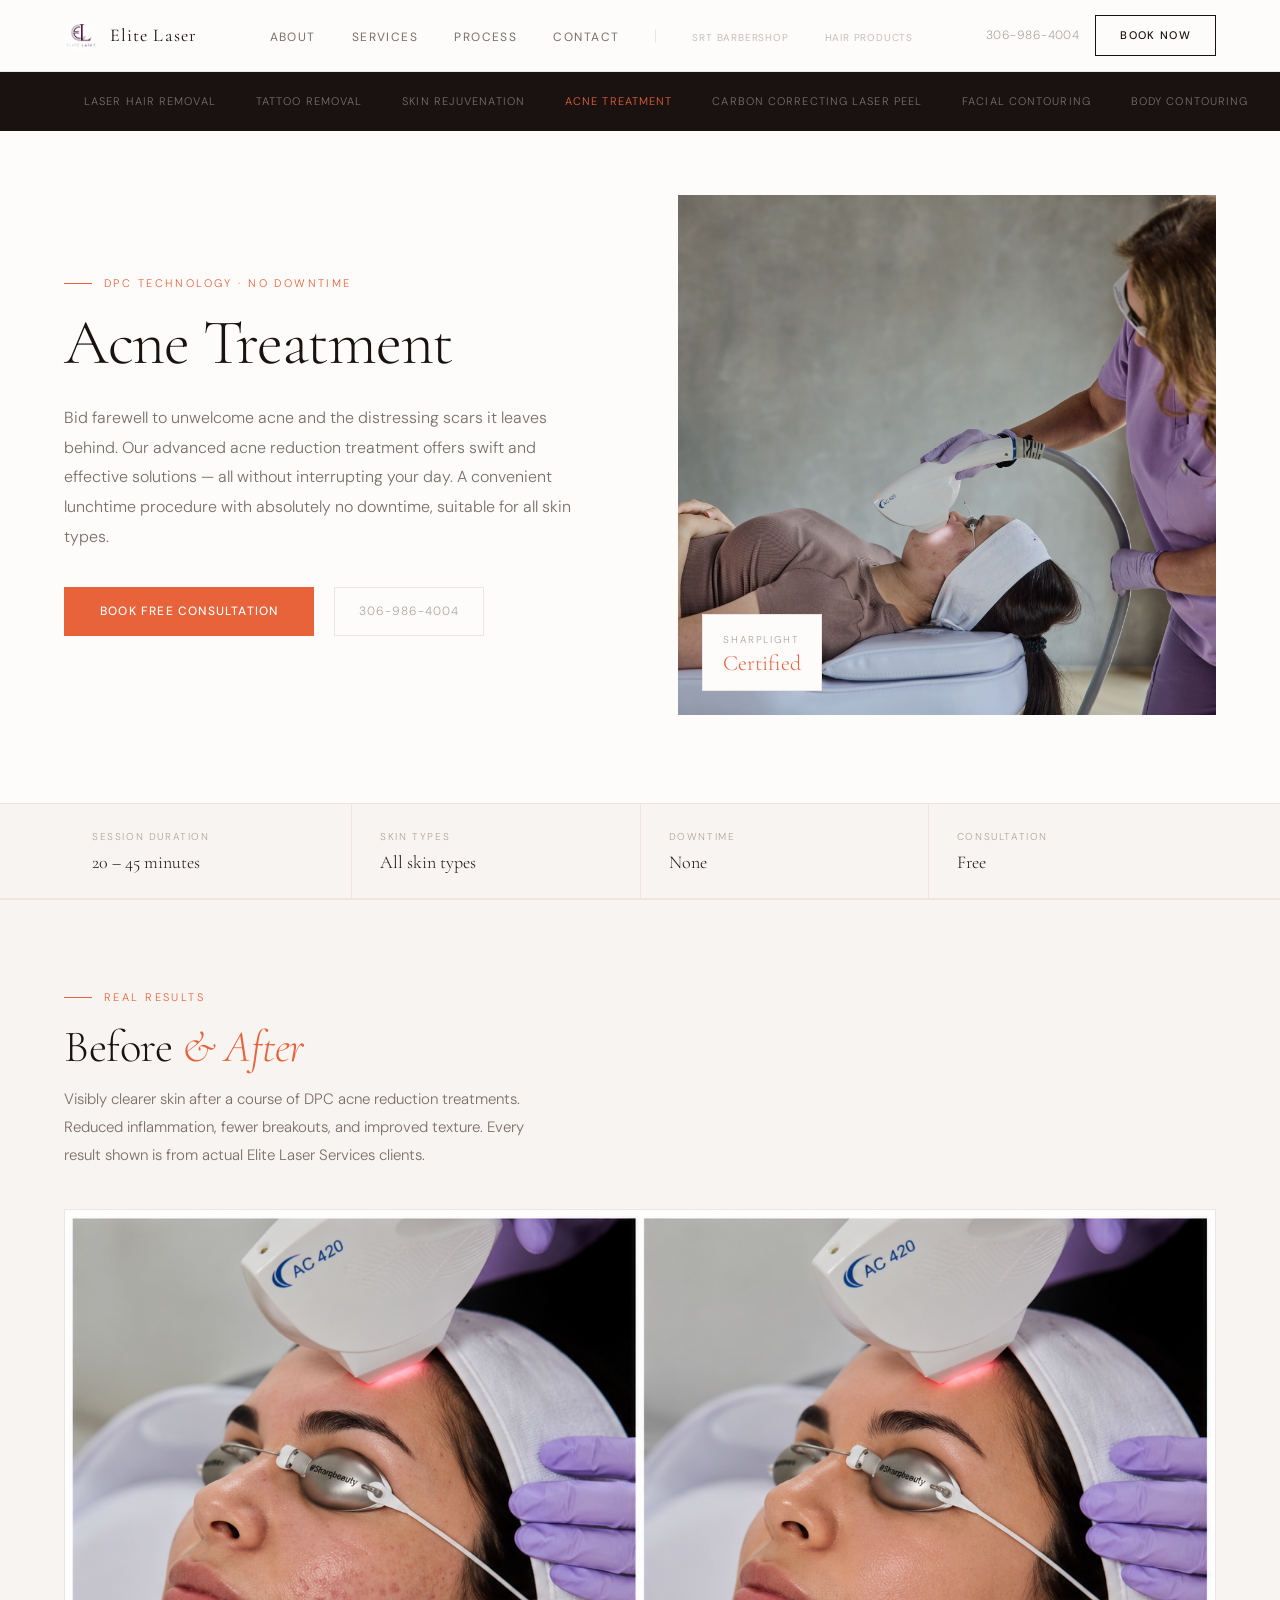
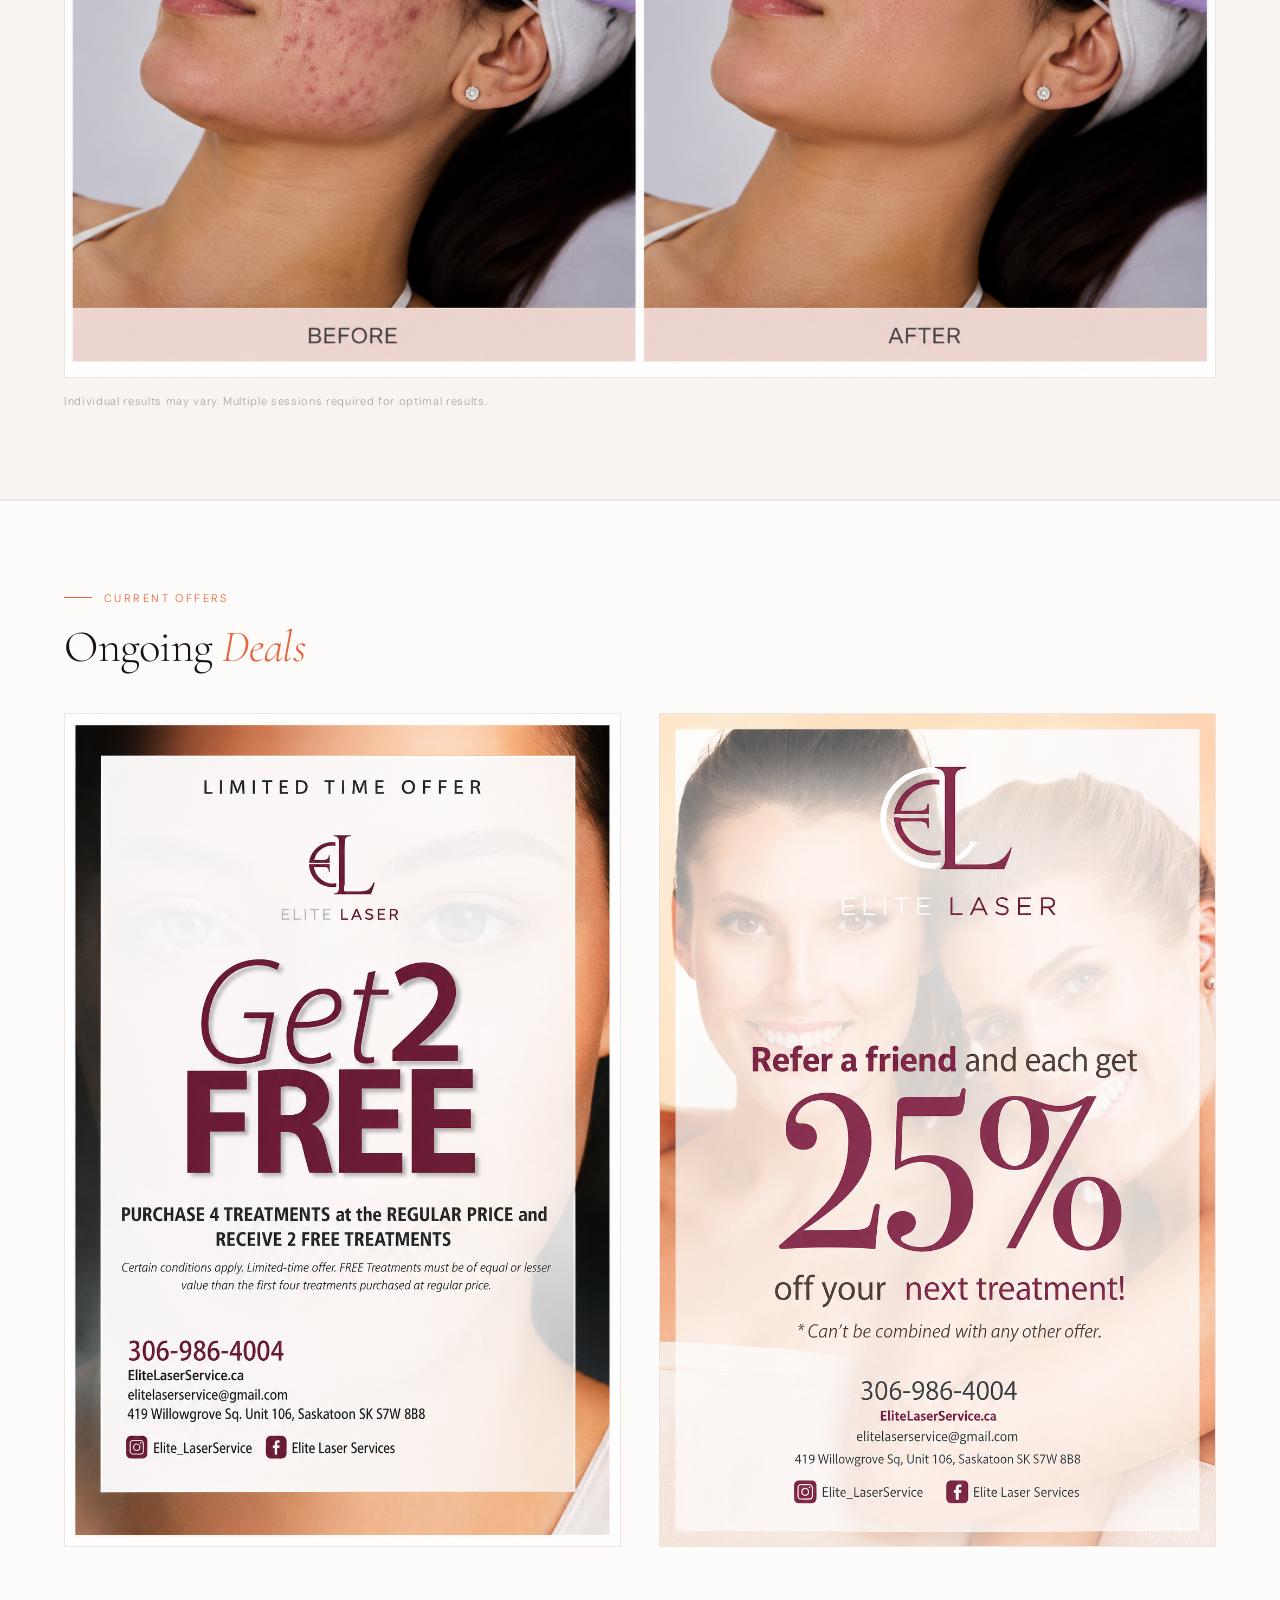
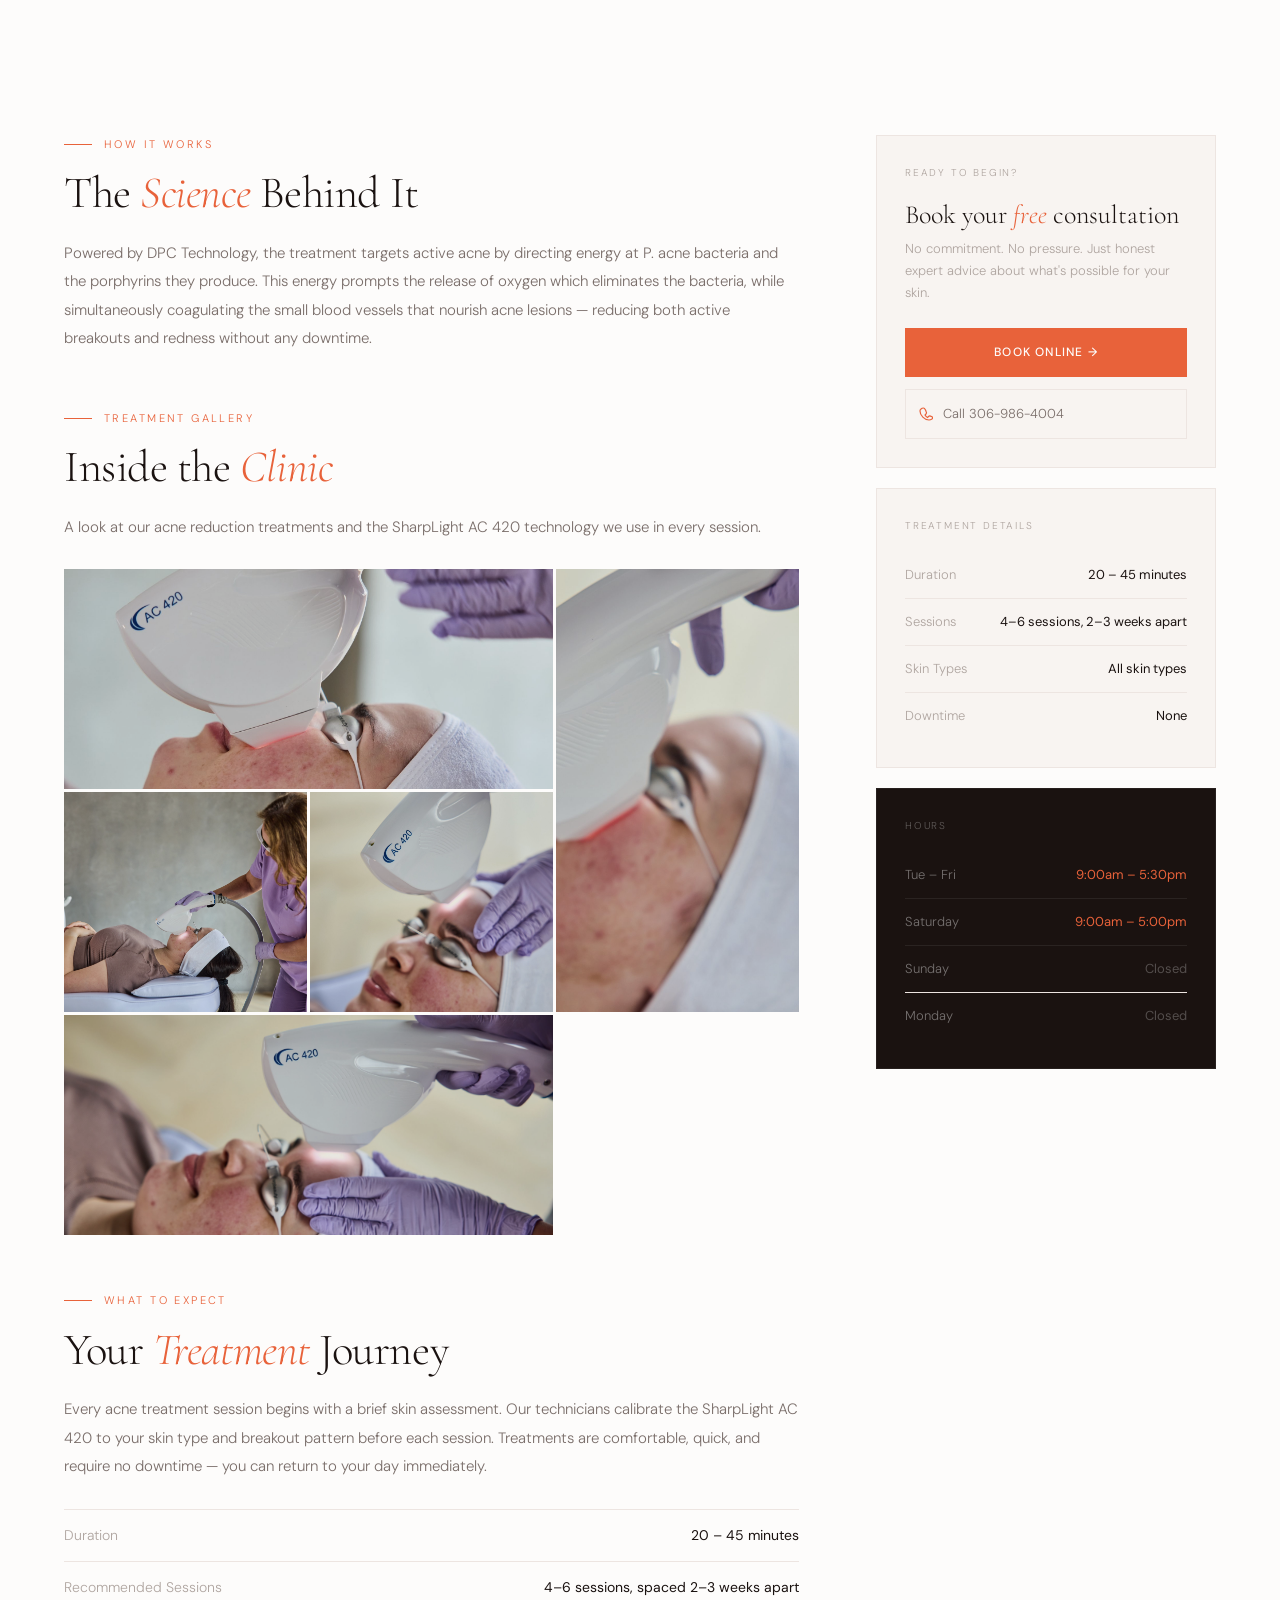
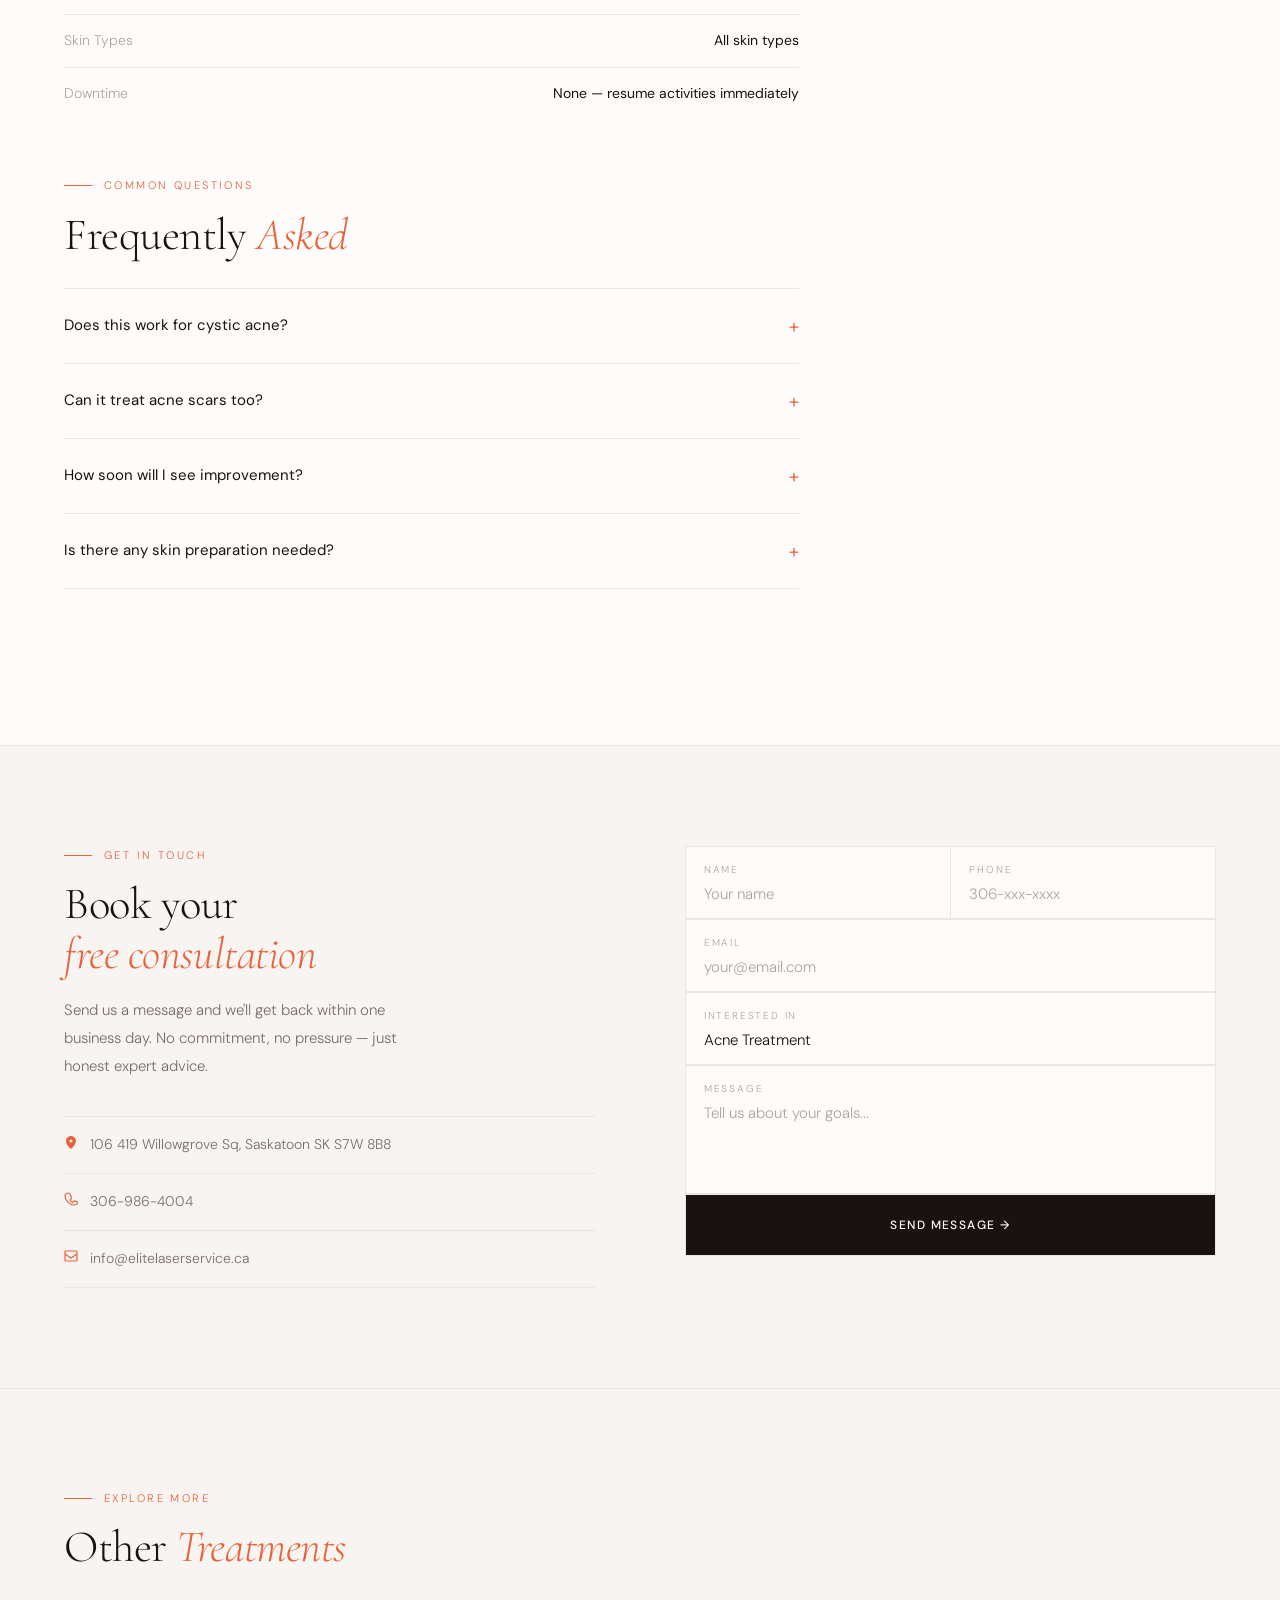
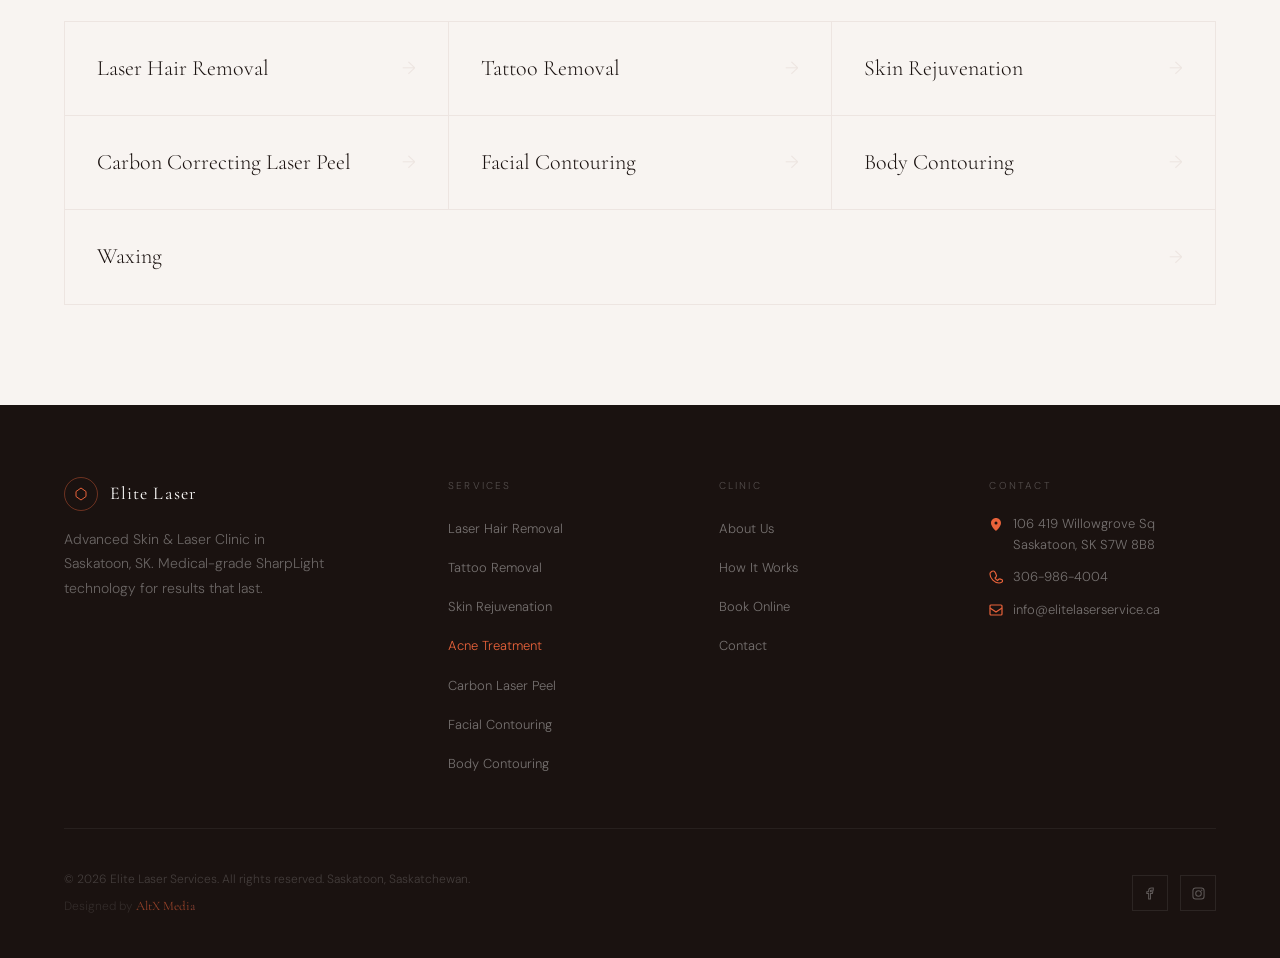
==== services/acne-treatment/index.html @ a950fe48 "commit" ====
<!DOCTYPE html>
<html lang="en-CA">
<head>
<meta charset="UTF-8"/>
<meta name="viewport" content="width=device-width,initial-scale=1.0"/>
<meta http-equiv="X-UA-Compatible" content="IE=edge"/>
<title>Acne Treatment Saskatoon | DPC Laser Acne Reduction | Elite Laser Services</title>
<meta name="description" content="Advanced DPC laser acne treatment in Saskatoon. No downtime, all skin types. Clear skin starts with a free consultation at Elite Laser Services."/>
<meta name="robots" content="index,follow,max-image-preview:large,max-snippet:-1"/>
<meta name="author" content="Elite Laser Services"/>
<meta name="geo.region" content="CA-SK"/>
<meta name="geo.placename" content="Saskatoon"/>
<link rel="canonical" href="https://elitelaserservice.ca/services/acne-treatment/"/>
<meta property="og:type" content="website"/>
<meta property="og:url" content="https://elitelaserservice.ca/services/acne-treatment/"/>
<meta property="og:title" content="Acne Treatment | Elite Laser Services Saskatoon"/>
<meta property="og:description" content="Advanced DPC laser acne treatment in Saskatoon. No downtime, all skin types. Free consultation."/>
<meta property="og:image" content="https://elitelaserservice.ca/images/acne-treatment-saskatoon-3.jpg"/>
<meta property="og:locale" content="en_CA"/>
<meta property="og:site_name" content="Elite Laser Services"/>
<meta name="twitter:card" content="summary_large_image"/>
<meta name="twitter:title" content="Acne Treatment | Elite Laser Services Saskatoon"/>
<meta name="twitter:description" content="Advanced DPC laser acne treatment in Saskatoon. No downtime, all skin types. Free consultation."/>
<meta name="twitter:image" content="https://elitelaserservice.ca/images/acne-treatment-saskatoon-3.jpg"/>
<meta name="theme-color" content="#1A1210"/>
<link rel="icon" type="image/png" href="/favicon.png"/>
<link rel="apple-touch-icon" href="/favicon.png"/>
<link rel="dns-prefetch" href="https://fonts.googleapis.com"/>
<link rel="preconnect" href="https://fonts.googleapis.com"/>
<link rel="preconnect" href="https://fonts.gstatic.com" crossorigin/>
<link href="https://fonts.googleapis.com/css2?family=Cormorant+Garamond:ital,wght@0,300;0,400;0,600;1,300;1,400;1,600&family=DM+Sans:opsz,wght@9..40,300;9..40,400;9..40,500&display=swap" rel="stylesheet"/>
<style>
*,*::before,*::after{box-sizing:border-box;margin:0;padding:0}
:root{
  --white:#FDFCFB;--off:#F8F4F1;
  --fire:#E8623A;--fire-l:rgba(232,98,58,0.09);--fire-d:#C44820;--fire-b:rgba(232,98,58,0.25);
  --blue:#6B7AE8;--blue-l:rgba(107,122,232,0.08);
  --ink:#1A1210;--mid:#7A6E6A;--muted:#AFA5A0;--border:#EDE5E1;
  --fd:'Cormorant Garamond',Georgia,serif;
  --fb:'DM Sans',sans-serif;
  --ease:cubic-bezier(0.16,1,0.3,1);
  --nav:72px;--g:clamp(20px,5vw,72px);--max:1280px;
}
html{font-size:16px;scroll-behavior:smooth}
body{background:var(--white);color:var(--ink);font-family:var(--fb);font-weight:300;line-height:1.7;overflow-x:hidden;cursor:none;padding-top:var(--nav)}
img{max-width:100%;display:block}
a{text-decoration:none;color:inherit}
button{border:none;background:none;font:inherit;cursor:none}
::selection{background:var(--fire-l);color:var(--fire-d)}

/* ══ CURSOR ══ */
#cd{position:fixed;width:7px;height:7px;background:var(--fire);border-radius:50%;pointer-events:none;z-index:9999;left:-200px;top:-200px;transform:translate(-50%,-50%);box-shadow:0 0 6px 2px rgba(232,98,58,0.6);will-change:left,top}
#cr{position:fixed;width:28px;height:28px;border:1px solid rgba(232,98,58,0.4);border-radius:50%;pointer-events:none;z-index:9998;left:-200px;top:-200px;transform:translate(-50%,-50%);will-change:left,top}

/* ══ NAV ══ */
nav{position:fixed;top:0;left:0;right:0;z-index:9100;height:var(--nav);display:flex;align-items:center;background:#FDFCFB;border-bottom:1px solid #EDE5E1;}

@keyframes logopulse{
  0%,100%{box-shadow:0 0 0 0 rgba(232,98,58,0.0)}
  50%{box-shadow:0 0 0 6px rgba(232,98,58,0.18),0 0 16px rgba(232,98,58,0.1)}
}

.ni{width:100%;max-width:var(--max);margin:0 auto;padding:0 var(--g);display:flex;align-items:center;justify-content:space-between}
.logo{display:flex;align-items:center;gap:12px}
.logo-mark{width:34px;height:34px;border:1px solid var(--fire);border-radius:50%;display:flex;align-items:center;justify-content:center;transition:background .25s;flex-shrink:0;animation:logopulse 3s ease-in-out infinite}
.logo-mark:hover{background:var(--fire-l)}

.logo-text{font-family:var(--fd);font-size:18px;font-weight:400;letter-spacing:.06em;color:var(--ink)}
.nl{display:flex;gap:36px;list-style:none;align-items:center}
.nl a{font-size:12px;font-weight:400;letter-spacing:.12em;text-transform:uppercase;color:var(--mid);transition:color .2s;position:relative}
.nl a::after{content:'';position:absolute;bottom:-3px;left:0;width:0;height:1px;background:var(--fire);transition:width .3s var(--ease)}
.nl a:hover{color:var(--ink)}.nl a:hover::after{width:100%}
.nl-sep{width:1px;height:14px;background:var(--border);flex-shrink:0;align-self:center}
.nl-sister{font-size:10px !important;letter-spacing:.08em !important;color:var(--muted) !important;opacity:0.7}
.nl-sister:hover{opacity:1;color:var(--fire) !important}
.nl-sister::after{display:none !important}
.svc-nav-active{color:var(--ink) !important}
.svc-nav-active::after{width:100% !important}
.na{display:flex;align-items:center;gap:16px}
.nav-phone{font-size:12px;color:var(--muted);transition:color .2s;letter-spacing:.04em}
.nav-phone:hover{color:var(--ink)}
.nav-book{display:inline-flex;align-items:center;gap:8px;padding:10px 24px;border:1px solid var(--ink);color:var(--ink);font-family:var(--fb);font-size:11px;font-weight:500;letter-spacing:.12em;text-transform:uppercase;transition:background .25s,color .25s,border-color .25s}
.nav-book:hover{background:var(--fire);color:var(--white);border-color:var(--fire)}
.nav-toggle{display:none;flex-direction:column;gap:5px;width:24px;padding:3px 0;cursor:none}
.nav-toggle span{display:block;height:1px;background:var(--ink);transition:all .3s}

/* ══ SERVICE NAV STRIP ══ */
.svc-nav-strip{background:var(--ink);padding:12px var(--g);overflow-x:auto;white-space:nowrap;-webkit-overflow-scrolling:touch;position:relative;z-index:1}
.svc-nav-strip::-webkit-scrollbar{display:none}
.svc-nav-strip ul{display:flex;gap:0;list-style:none;max-width:var(--max);margin:0 auto}
.svc-nav-strip a{display:inline-block;padding:8px 20px;font-size:11px;letter-spacing:.1em;text-transform:uppercase;color:rgba(255,255,255,0.4);transition:color .2s;white-space:nowrap}
.svc-nav-strip a:hover,.svc-strip-active{color:var(--fire) !important}

/* ══ BREADCRUMB ══ */
.breadcrumb{padding:24px var(--g) 0;max-width:var(--max);margin:0 auto}
.breadcrumb ol{display:flex;flex-wrap:wrap;gap:8px;list-style:none;font-size:12px;color:var(--muted);letter-spacing:.04em}
.breadcrumb ol li+li::before{content:'›';margin-right:8px;color:var(--border)}
.breadcrumb ol li a{color:var(--muted);transition:color .2s}
.breadcrumb ol li a:hover{color:var(--fire)}
.breadcrumb ol li[aria-current]{color:var(--fire)}

/* ══ HERO ══ */
.svc-hero{padding:clamp(36px,5vw,64px) var(--g) clamp(56px,7vw,88px);max-width:var(--max);margin:0 auto;display:grid;grid-template-columns:1fr 1fr;gap:clamp(40px,6vw,80px);align-items:center}
.svc-eyebrow{display:flex;align-items:center;gap:12px;margin-bottom:20px}
.sec-label-line{width:28px;height:1px;background:var(--fire);flex-shrink:0}
.sec-label-text{font-size:11px;letter-spacing:.22em;text-transform:uppercase;color:var(--fire)}
.svc-h1{font-family:var(--fd);font-size:clamp(44px,5vw,80px);font-weight:300;line-height:.98;letter-spacing:-.02em;color:var(--ink);margin-bottom:28px}
.svc-h1 em{font-style:italic;color:var(--fire)}
.svc-intro{font-size:16px;color:var(--mid);line-height:1.85;margin-bottom:36px;max-width:520px}
.svc-cta-group{display:flex;align-items:center;gap:20px;flex-wrap:wrap}
.btn-primary{display:inline-flex;align-items:center;gap:10px;padding:14px 36px;background:var(--fire);color:var(--white);font-family:var(--fb);font-size:12px;font-weight:500;letter-spacing:.1em;text-transform:uppercase;transition:background .2s,transform .2s;cursor:none}
.btn-primary:hover{background:var(--fire-d);transform:translateY(-1px)}
.btn-ghost-link{display:inline-flex;align-items:center;gap:8px;font-size:12px;letter-spacing:.08em;color:var(--muted);text-transform:uppercase;transition:color .25s;border:1px solid var(--border);padding:13px 24px}
.btn-ghost-link:hover{border-color:var(--ink);color:var(--ink)}
.svc-hero-img{position:relative;overflow:hidden}
.svc-hero-img img{width:100%;height:520px;object-fit:cover;object-position:center;filter:brightness(0.88) saturate(0.8);transition:transform 1s var(--ease)}
.svc-hero-img:hover img{transform:scale(1.04)}
.svc-hero-img-badge{position:absolute;bottom:24px;left:24px;background:var(--white);border:1px solid var(--border);padding:16px 20px}
.badge-label{font-size:10px;letter-spacing:.16em;text-transform:uppercase;color:var(--muted);margin-bottom:4px}
.badge-value{font-family:var(--fd);font-size:22px;font-weight:300;color:var(--fire);line-height:1}

/* ══ STATS BAR ══ */
.svc-stats{background:var(--off);border-top:1px solid var(--border);border-bottom:1px solid var(--border);padding:0 var(--g)}
.svc-stats-inner{max-width:var(--max);margin:0 auto;display:grid;grid-template-columns:repeat(4,1fr);gap:1px;background:var(--border)}
.svc-stat{background:var(--off);padding:24px 28px;transition:background .3s}
.svc-stat:hover{background:var(--white)}
.svc-stat-label{font-size:10px;letter-spacing:.16em;text-transform:uppercase;color:var(--muted);margin-bottom:6px}
.svc-stat-value{font-family:var(--fd);font-size:18px;font-weight:300;color:var(--ink);line-height:1.3}

/* ══ MAIN CONTENT ══ */
.svc-content{padding:clamp(60px,8vw,100px) 0}
.svc-content-inner{max-width:var(--max);margin:0 auto;padding:0 var(--g);display:grid;grid-template-columns:1fr 340px;gap:clamp(48px,6vw,80px);align-items:start}
.sec-label{display:flex;align-items:center;gap:12px;margin-bottom:16px}
.sec-h{font-family:var(--fd);font-size:clamp(30px,3.5vw,48px);font-weight:300;line-height:1.1;letter-spacing:-.01em;color:var(--ink)}
.sec-h em{font-style:italic;color:var(--fire)}
.body-text{font-size:15px;color:var(--mid);line-height:1.9;margin-top:20px}
.svc-content-block{margin-bottom:56px}

/* ══ VIDEO ══ */
.svc-video-wrap{margin-bottom:56px}
.svc-video{width:100%;max-height:460px;object-fit:cover;background:var(--ink)}

/* ══ WHAT TO EXPECT TABLE ══ */
.expect-table{margin-top:28px;border-top:1px solid var(--border)}
.expect-row{display:flex;justify-content:space-between;align-items:baseline;padding:14px 0;border-bottom:1px solid var(--border);font-size:14px;gap:20px}
.expect-label{color:var(--muted);flex-shrink:0;min-width:140px}
.expect-value{color:var(--ink);font-weight:400;text-align:right}

/* ══ FAQ ══ */
.faq-list{margin-top:28px}
.faq-item{border-bottom:1px solid var(--border)}
.faq-item:first-child{border-top:1px solid var(--border)}
.faq-q{width:100%;display:flex;justify-content:space-between;align-items:center;padding:20px 0;font-size:15px;font-weight:400;color:var(--ink);text-align:left;gap:16px;cursor:none;transition:color .2s}
.faq-q:hover{color:var(--fire)}
.faq-icon{font-size:20px;font-weight:300;color:var(--fire);flex-shrink:0;transition:transform .3s var(--ease)}
.faq-q[aria-expanded="true"] .faq-icon{transform:rotate(45deg)}
.faq-a{padding:0 0 20px}
.faq-a p{font-size:14px;color:var(--mid);line-height:1.8}

/* ══ CONTACT FORM ══ */
.svc-contact{padding:clamp(60px,8vw,100px) 0;background:var(--off);border-top:1px solid var(--border)}
.svc-contact-inner{max-width:var(--max);margin:0 auto;padding:0 var(--g);display:grid;grid-template-columns:1fr 1fr;gap:clamp(48px,7vw,100px);align-items:start}
.contact-info-h{font-family:var(--fd);font-size:clamp(30px,3.5vw,48px);font-weight:300;line-height:1.1;letter-spacing:-.01em;color:var(--ink);margin-top:12px}
.contact-info-h em{font-style:italic;color:var(--fire)}
.contact-info-sub{font-size:15px;color:var(--mid);line-height:1.85;margin-top:18px;max-width:380px}
.contact-details{margin-top:36px;display:flex;flex-direction:column;gap:0}
.cdet{display:flex;gap:12px;padding:16px 0;border-bottom:1px solid var(--border);align-items:flex-start}
.cdet:first-child{border-top:1px solid var(--border)}
.cdet svg{color:var(--fire);flex-shrink:0;margin-top:2px}
.cdet span,.cdet a{font-size:14px;color:var(--mid);line-height:1.7;transition:color .2s}
.cdet a:hover{color:var(--fire)}
.form-wrap{border:1px solid var(--border);background:var(--white)}
.f-row{display:grid;grid-template-columns:1fr 1fr}
.f-group{display:flex;flex-direction:column;border-bottom:1px solid var(--border)}
.f-group+.f-group{border-left:1px solid var(--border)}
.f-group.full{grid-column:1/-1;border-left:none}
.f-label{font-size:10px;letter-spacing:.18em;text-transform:uppercase;color:var(--muted);padding:14px 18px 0}
.f-input,.f-textarea,.f-select{background:transparent;border:none;outline:none;padding:6px 18px 14px;color:var(--ink);font-family:var(--fb);font-size:15px;font-weight:300;width:100%;transition:background .2s}
.f-group:focus-within{background:var(--fire-l)}
.f-input::placeholder,.f-textarea::placeholder{color:var(--muted)}
.f-textarea{resize:none;min-height:96px}
.f-select{appearance:none;-webkit-appearance:none;cursor:none;color:var(--muted)}
.f-select:focus,.f-select:valid{color:var(--ink)}
.f-select option{background:var(--white);color:var(--ink)}
.f-submit-row{border-top:1px solid var(--border)}
.btn-submit{width:100%;padding:20px;background:var(--ink);color:var(--white);font-family:var(--fb);font-size:12px;font-weight:500;letter-spacing:.12em;text-transform:uppercase;border:none;cursor:none;transition:background .25s;display:flex;align-items:center;justify-content:center;gap:10px}
.btn-submit:hover{background:var(--fire)}
.form-success{display:none;padding:20px;text-align:center;font-size:14px;color:var(--mid)}

/* ══ SIDEBAR ══ */
.svc-sidebar{position:sticky;top:calc(var(--nav) + 24px)}
.sidebar-card{background:var(--off);border:1px solid var(--border);padding:28px;margin-bottom:20px}
.sidebar-card-title{font-size:10px;letter-spacing:.18em;text-transform:uppercase;color:var(--muted);margin-bottom:18px}
.sidebar-cta-h{font-family:var(--fd);font-size:26px;font-weight:300;line-height:1.2;color:var(--ink);margin-bottom:8px}
.sidebar-cta-h em{font-style:italic;color:var(--fire)}
.sidebar-cta-sub{font-size:13px;color:var(--muted);line-height:1.7;margin-bottom:24px}
.btn-primary-full{width:100%;display:flex;align-items:center;justify-content:center;gap:10px;padding:14px;background:var(--fire);color:var(--white);font-family:var(--fb);font-size:12px;font-weight:500;letter-spacing:.1em;text-transform:uppercase;transition:background .2s;cursor:none}
.btn-primary-full:hover{background:var(--fire-d)}
.sidebar-phone{display:flex;align-items:center;gap:10px;padding:13px;border:1px solid var(--border);font-size:13px;color:var(--mid);transition:border-color .2s,color .2s;margin-top:12px}
.sidebar-phone:hover{border-color:var(--fire);color:var(--fire)}
.sidebar-phone svg{color:var(--fire);flex-shrink:0}
.sidebar-detail{display:flex;justify-content:space-between;padding:12px 0;border-bottom:1px solid var(--border);font-size:13px;gap:12px}
.sidebar-detail:first-of-type{border-top:1px solid var(--border)}
.sidebar-detail-label{color:var(--muted);flex-shrink:0}
.sidebar-detail-value{color:var(--ink);font-weight:400;text-align:right}

/* ══ OTHER SERVICES ══ */
.other-svcs{padding:clamp(60px,8vw,100px) 0;background:var(--off);border-top:1px solid var(--border)}
.other-svcs-inner{max-width:var(--max);margin:0 auto;padding:0 var(--g)}
.other-svc-grid{display:grid;grid-template-columns:repeat(3,1fr);gap:1px;background:var(--border);border:1px solid var(--border);margin-top:48px}
.other-svc-card{background:var(--off);padding:28px 32px;display:flex;justify-content:space-between;align-items:center;transition:background .3s,padding-left .35s var(--ease)}
.other-svc-card:hover{background:var(--fire);padding-left:44px}
.other-svc-name{font-family:var(--fd);font-size:22px;font-weight:300;color:var(--ink);transition:color .3s}
.other-svc-card:hover .other-svc-name{color:var(--white)}
.other-svc-arr{font-size:18px;color:var(--border);transition:color .3s,transform .3s}
.other-svc-card:hover .other-svc-arr{color:var(--white);transform:translateX(6px)}
.other-svc-card:last-child{grid-column:1/-1}

/* ══ FOOTER ══ */
footer{background:var(--ink);padding:72px 0 40px}
.foot-inner{max-width:var(--max);margin:0 auto;padding:0 var(--g)}
.foot-top{display:grid;grid-template-columns:1.5fr 1fr 1fr 1fr;gap:44px;padding-bottom:52px;border-bottom:1px solid rgba(255,255,255,0.06)}
.foot-brand-desc{font-size:14px;color:rgba(255,255,255,0.35);line-height:1.75;margin-top:16px;max-width:260px}
.foot-col-h{font-size:10px;letter-spacing:.22em;text-transform:uppercase;color:rgba(255,255,255,0.25);margin-bottom:20px}
.foot-links{list-style:none;display:flex;flex-direction:column;gap:12px}
.foot-links a{font-size:13px;color:rgba(255,255,255,0.4);transition:color .2s}
.foot-links a:hover{color:var(--fire)}
.foot-ci{display:flex;gap:10px;margin-bottom:12px;align-items:flex-start}
.foot-ci svg{color:var(--fire);flex-shrink:0;margin-top:3px}
.foot-ci span,.foot-ci a{font-size:13px;color:rgba(255,255,255,0.4);line-height:1.6;transition:color .2s}
.foot-ci a:hover{color:var(--fire)}
.foot-bottom{margin-top:40px;display:flex;align-items:center;justify-content:space-between;flex-wrap:wrap;gap:16px}
.foot-copy{font-size:12px;color:rgba(255,255,255,0.18)}
.foot-socials{display:flex;gap:12px}
.soc-link{width:36px;height:36px;border:1px solid rgba(255,255,255,0.08);display:flex;align-items:center;justify-content:center;color:rgba(255,255,255,0.3);transition:border-color .2s,color .2s}
.soc-link:hover{border-color:var(--fire-b);color:var(--fire)}
.foot-logo{display:flex;align-items:center;gap:12px;margin-bottom:4px}
.foot-logo-mark{width:34px;height:34px;border:1px solid rgba(232,98,58,0.4);border-radius:50%;display:flex;align-items:center;justify-content:center;animation:logopulse 3s ease-in-out infinite}
.foot-logo-text{font-family:var(--fd);font-size:18px;font-weight:400;letter-spacing:.06em;color:var(--white)}

/* ══ DEALS ══ */
.deals-section{padding:clamp(56px,7vw,88px) 0;background:var(--white);border-top:1px solid var(--border)}
.deals-inner{max-width:var(--max);margin:0 auto;padding:0 var(--g)}
.deals-header{margin-bottom:40px}
.deals-grid{display:grid;grid-template-columns:1fr 1fr;gap:clamp(20px,3vw,40px)}
.deal-card{overflow:hidden;border:1px solid var(--border);transition:box-shadow .3s,transform .3s}
.deal-card:hover{box-shadow:0 8px 40px rgba(26,18,16,0.08);transform:translateY(-2px)}
.deal-card img{width:100%;display:block}
@media(max-width:640px){.deals-grid{grid-template-columns:1fr}}

/* ══ BEFORE & AFTER ══ */
.baa-section{background:var(--off);border-top:1px solid var(--border);border-bottom:1px solid var(--border);padding:clamp(56px,7vw,88px) 0}
.baa-inner{max-width:var(--max);margin:0 auto;padding:0 var(--g)}
.baa-header{margin-bottom:40px}
.baa-sub{font-size:15px;color:var(--mid);line-height:1.85;margin-top:14px;max-width:480px}
.baa-img-wrap{position:relative}
.baa-img-wrap img{width:100%;display:block;border:1px solid var(--border)}
.baa-disclaimer{margin-top:14px;font-size:11px;letter-spacing:.06em;color:var(--muted)}

/* ══ GALLERY ══ */
.gallery-grid{display:grid;grid-template-columns:repeat(3,1fr);grid-auto-rows:220px;gap:3px}
.gallery-item{display:block;position:relative;overflow:hidden;background:var(--off)}
.gallery-item--wide{grid-column:span 2}
.gallery-item--tall{grid-row:span 2}
.gallery-item img{width:100%;height:100%;object-fit:cover;transition:transform .7s var(--ease);filter:brightness(0.92) saturate(0.85)}
.gallery-item:hover img{transform:scale(1.06);filter:brightness(0.75) saturate(0.7)}
.gallery-overlay{position:absolute;inset:0;display:flex;align-items:center;justify-content:center;opacity:0;transition:opacity .3s}
.gallery-item:hover .gallery-overlay{opacity:1}
.gallery-overlay span{font-size:10px;letter-spacing:.22em;text-transform:uppercase;color:var(--white);border:1px solid rgba(255,255,255,0.5);padding:8px 18px}
@media(max-width:640px){
  .gallery-grid{grid-template-columns:1fr 1fr;grid-auto-rows:160px}
  .gallery-item--wide{grid-column:span 2}
  .gallery-item--tall{grid-row:span 1}
}

/* ══ REVEAL ══ */
.rv{opacity:0;transform:translateY(24px);transition:opacity .9s var(--ease),transform .9s var(--ease)}
.rv.vs{opacity:1;transform:none}
.d1{transition-delay:.1s}.d2{transition-delay:.2s}.d3{transition-delay:.3s}

/* ══ LIQUID FIRE ══ */
@keyframes liquidFire{0%{background-position:0% 50%}40%{background-position:100% 50%}60%{background-position:100% 50%}100%{background-position:0% 50%}}

/* ══ RESPONSIVE ══ */
@media(max-width:1100px){
  .foot-top{grid-template-columns:1fr 1fr}
  .other-svc-grid{grid-template-columns:1fr 1fr}
}
@media(max-width:860px){
  .svc-hero{grid-template-columns:1fr}
  .svc-hero-img img{height:360px}
  .svc-content-inner{grid-template-columns:1fr}
  .svc-sidebar{position:static}
  .svc-stats-inner{grid-template-columns:1fr 1fr}
  .svc-contact-inner{grid-template-columns:1fr}
  .other-svc-grid{grid-template-columns:1fr}
}
@media(max-width:640px){
  body{cursor:auto}
  #cd,#cr{display:none}
  .nl,.nav-phone{display:none}
  .nav-toggle{display:flex}
  .svc-stats-inner{grid-template-columns:1fr 1fr}
  .svc-cta-group{flex-direction:column;align-items:flex-start}
  .f-row{grid-template-columns:1fr}
  .f-group+.f-group{border-left:none}
  .foot-top{grid-template-columns:1fr !important}
  .other-svc-grid{grid-template-columns:1fr}
}
</style>
</head>
<body>

<div id="cd"></div>
<div id="cr"></div>

<!-- NAV -->
<nav id="nav">
  <div class="ni">
    <a class="logo" href="/">
      <div class="logo-mark" style="border:none;background:transparent;overflow:hidden;padding:0">
        <img src="/images/Elite_Laser_Logo.png" alt="Elite Laser" style="width:34px;height:34px;object-fit:cover;object-position:center top;border-radius:50%;display:block"/>
      </div>
      <span class="logo-text">Elite Laser</span>
    </a>
    <ul class="nl">
      <li><a href="/#about">About</a></li>
      <li><a href="/#services">Services</a></li>
      <li><a href="/#process">Process</a></li>
      <li><a href="/#contact">Contact</a></li>
      <li class="nl-sep" aria-hidden="true"></li>
      <li><a href="https://srtbarbershop.com" target="_blank" rel="noopener" class="nl-sister">SRT Barbershop</a></li>
      <li><a href="https://savagehair.ca" target="_blank" rel="noopener" class="nl-sister">Hair Products</a></li>
    </ul>
    <div class="na">
      <a class="nav-phone" href="tel:3069864004">306-986-4004</a>
      <a class="nav-book" href="https://getsquire.com/booking/book/srt-barber-and-elite-laser-saskatoon" target="_blank">Book Now</a>
      <button class="nav-toggle" id="tog" aria-label="Menu"><span></span><span></span><span></span></button>
    </div>
  </div>
</nav>

<!-- SERVICE NAV STRIP -->
<div class="svc-nav-strip" aria-label="Services navigation">
  <ul>
    <li><a href="/services/laser-hair-removal/">Laser Hair Removal</a></li>
    <li><a href="/services/tattoo-removal/">Tattoo Removal</a></li>
    <li><a href="/services/skin-rejuvenation/">Skin Rejuvenation</a></li>
    <li><a href="/services/acne-treatment/" class="svc-strip-active">Acne Treatment</a></li>
    <li><a href="/services/carbon-laser-peel/">Carbon Correcting Laser Peel</a></li>
    <li><a href="/services/facial-contouring/">Facial Contouring</a></li>
    <li><a href="/services/body-contouring/">Body Contouring</a></li>
    <li><a href="/services/waxing/">Waxing</a></li>
  </ul>
</div>


<!-- HERO -->
<div class="svc-hero">
  <div class="svc-hero-text">
    <div class="svc-eyebrow rv">
      <div class="sec-label-line"></div>
      <span class="sec-label-text">DPC Technology · No Downtime</span>
    </div>
    <h1 class="svc-h1 rv d1">Acne Treatment</h1>
    <p class="svc-intro rv d2">Bid farewell to unwelcome acne and the distressing scars it leaves behind. Our advanced acne reduction treatment offers swift and effective solutions — all without interrupting your day. A convenient lunchtime procedure with absolutely no downtime, suitable for all skin types.</p>
    <div class="svc-cta-group rv d3">
      <a class="btn-primary" href="https://getsquire.com/booking/book/srt-barber-and-elite-laser-saskatoon" target="_blank">Book Free Consultation</a>
      <a class="btn-ghost-link" href="tel:3069864004">306-986-4004</a>
    </div>
  </div>
  <div class="svc-hero-img rv d1">
    <img src="/images/acne-treatment-saskatoon-3.jpg" alt="Acne Treatment at Elite Laser Services Saskatoon" loading="eager"/>
    <div class="svc-hero-img-badge">
      <div class="badge-label">SharpLight</div>
      <div class="badge-value">Certified</div>
    </div>
  </div>
</div>

<!-- STATS BAR -->
<div class="svc-stats">
  <div class="svc-stats-inner">
    <div class="svc-stat">
      <div class="svc-stat-label">Session Duration</div>
      <div class="svc-stat-value">20 – 45 minutes</div>
    </div>
    <div class="svc-stat">
      <div class="svc-stat-label">Skin Types</div>
      <div class="svc-stat-value">All skin types</div>
    </div>
    <div class="svc-stat">
      <div class="svc-stat-label">Downtime</div>
      <div class="svc-stat-value">None</div>
    </div>
    <div class="svc-stat">
      <div class="svc-stat-label">Consultation</div>
      <div class="svc-stat-value">Free</div>
    </div>
  </div>
</div>

<!-- BEFORE & AFTER -->
<div class="baa-section">
  <div class="baa-inner">
    <div class="baa-header rv">
      <div class="sec-label"><div class="sec-label-line"></div><span class="sec-label-text">Real Results</span></div>
      <h2 class="sec-h">Before <em>&amp; After</em></h2>
      <p class="baa-sub">Visibly clearer skin after a course of DPC acne reduction treatments. Reduced inflammation, fewer breakouts, and improved texture. Every result shown is from actual Elite Laser Services clients.</p>
    </div>
    <div class="baa-img-wrap rv d1">
      <img src="/images/acne-reduction-treatment-before-and-after-saskatoon.png" alt="Before and after acne treatment — visibly clearer skin — Elite Laser Services Saskatoon"/>
      <div class="baa-disclaimer">Individual results may vary. Multiple sessions required for optimal results.</div>
    </div>
  </div>
</div>

<!-- DEALS -->
<div class="deals-section">
  <div class="deals-inner">
    <div class="deals-header rv">
      <div class="sec-label"><div class="sec-label-line"></div><span class="sec-label-text">Current Offers</span></div>
      <h2 class="sec-h">Ongoing <em>Deals</em></h2>
    </div>
    <div class="deals-grid rv d1">
      <div class="deal-card">
        <img src="/images/deal-1.png" alt="Get 2 Free — Purchase 4 treatments at regular price and receive 2 free treatments — Elite Laser Services"/>
      </div>
      <div class="deal-card">
        <img src="/images/deal-2.png" alt="Refer a friend and each get 25% off your next treatment — Elite Laser Services"/>
      </div>
    </div>
  </div>
</div>

<!-- MAIN CONTENT -->
<div class="svc-content">
  <div class="svc-content-inner">
    <main>

      <!-- HOW IT WORKS -->
      <div class="svc-content-block rv">
        <div class="sec-label"><div class="sec-label-line"></div><span class="sec-label-text">How It Works</span></div>
        <h2 class="sec-h">The <em>Science</em> Behind It</h2>
        <p class="body-text">Powered by DPC Technology, the treatment targets active acne by directing energy at P. acne bacteria and the porphyrins they produce. This energy prompts the release of oxygen which eliminates the bacteria, while simultaneously coagulating the small blood vessels that nourish acne lesions — reducing both active breakouts and redness without any downtime.</p>
      </div>

      <!-- GALLERY -->
      <div class="svc-content-block rv">
        <div class="sec-label"><div class="sec-label-line"></div><span class="sec-label-text">Treatment Gallery</span></div>
        <h2 class="sec-h">Inside the <em>Clinic</em></h2>
        <p class="body-text" style="margin-bottom:28px">A look at our acne reduction treatments and the SharpLight AC 420 technology we use in every session.</p>
        <div class="gallery-grid">
          <a class="gallery-item gallery-item--wide" href="#" data-idx="0" aria-label="Photo 1">
            <img src="/images/acne-treatment-saskatoon-1.jpg" alt="Acne treatment — Elite Laser Services Saskatoon" loading="lazy"/>
            <div class="gallery-overlay"><span>View</span></div>
          </a>
          <a class="gallery-item gallery-item--tall" href="#" data-idx="1" aria-label="Photo 2">
            <img src="/images/acne-treatment-saskatoon-2.jpg" alt="DPC acne treatment — Elite Laser Services" loading="lazy"/>
            <div class="gallery-overlay"><span>View</span></div>
          </a>
          <a class="gallery-item" href="#" data-idx="2" aria-label="Photo 3">
            <img src="/images/acne-treatment-saskatoon-3.jpg" alt="Acne reduction — Elite Laser Services" loading="lazy"/>
            <div class="gallery-overlay"><span>View</span></div>
          </a>
          <a class="gallery-item" href="#" data-idx="3" aria-label="Photo 4">
            <img src="/images/acne-treatment-saskatoon-4.jpg" alt="SharpLight AC 420 acne treatment — Elite Laser Services" loading="lazy"/>
            <div class="gallery-overlay"><span>View</span></div>
          </a>
          <a class="gallery-item gallery-item--wide" href="#" data-idx="4" aria-label="Photo 5">
            <img src="/images/acne-treatment-saskatoon-5.jpg" alt="Acne treatment clinic — Elite Laser Services Saskatoon" loading="lazy"/>
            <div class="gallery-overlay"><span>View</span></div>
          </a>
        </div>
      </div>

      <!-- WHAT TO EXPECT -->
      <div class="svc-content-block rv">
        <div class="sec-label"><div class="sec-label-line"></div><span class="sec-label-text">What to Expect</span></div>
        <h2 class="sec-h">Your <em>Treatment</em> Journey</h2>
        <p class="body-text">Every acne treatment session begins with a brief skin assessment. Our technicians calibrate the SharpLight AC 420 to your skin type and breakout pattern before each session. Treatments are comfortable, quick, and require no downtime — you can return to your day immediately.</p>
        <div class="expect-table">
          <div class="expect-row"><span class="expect-label">Duration</span><span class="expect-value">20 – 45 minutes</span></div>
          <div class="expect-row"><span class="expect-label">Recommended Sessions</span><span class="expect-value">4–6 sessions, spaced 2–3 weeks apart</span></div>
          <div class="expect-row"><span class="expect-label">Skin Types</span><span class="expect-value">All skin types</span></div>
          <div class="expect-row" style="border-bottom:none"><span class="expect-label">Downtime</span><span class="expect-value">None — resume activities immediately</span></div>
        </div>
      </div>

      <!-- FAQ -->
      <div class="svc-content-block rv">
        <div class="sec-label"><div class="sec-label-line"></div><span class="sec-label-text">Common Questions</span></div>
        <h2 class="sec-h">Frequently <em>Asked</em></h2>
        <div class="faq-list">
        <div class="faq-item rv">
          <button class="faq-q" aria-expanded="false">Does this work for cystic acne?<span class="faq-icon">+</span></button>
          <div class="faq-a" hidden><p>Yes. DPC technology is effective for multiple forms of acne including hormonal, cystic, and inflammatory acne — targeting bacteria and reducing inflammation at the source.</p></div>
        </div>
        <div class="faq-item rv">
          <button class="faq-q" aria-expanded="false">Can it treat acne scars too?<span class="faq-icon">+</span></button>
          <div class="faq-a" hidden><p>Yes — we also offer Fractional laser treatment specifically for acne scarring, which can be combined with active acne treatment for comprehensive results.</p></div>
        </div>
        <div class="faq-item rv">
          <button class="faq-q" aria-expanded="false">How soon will I see improvement?<span class="faq-icon">+</span></button>
          <div class="faq-a" hidden><p>Visible improvement is often seen after just one session. Redness and active breakouts typically reduce significantly within the first 2–3 treatments.</p></div>
        </div>
        <div class="faq-item rv">
          <button class="faq-q" aria-expanded="false">Is there any skin preparation needed?<span class="faq-icon">+</span></button>
          <div class="faq-a" hidden><p>We recommend arriving with clean skin and avoiding sun exposure for 48 hours before treatment. No topical numbing or special prep required.</p></div>
        </div>
        </div>
      </div>

    </main>

    <!-- SIDEBAR -->
    <aside class="svc-sidebar">
      <div class="sidebar-card">
        <div class="sidebar-card-title">Ready to Begin?</div>
        <div class="sidebar-cta-h">Book your <em>free</em> consultation</div>
        <p class="sidebar-cta-sub">No commitment. No pressure. Just honest expert advice about what's possible for your skin.</p>
        <a class="btn-primary-full" href="https://getsquire.com/booking/book/srt-barber-and-elite-laser-saskatoon" target="_blank">Book Online &rarr;</a>
        <a class="sidebar-phone" href="tel:3069864004">
          <svg width="14" height="14" viewBox="0 0 14 14" fill="none"><path d="M2 2C2 2 3 1 4.5 1 5.5 1 6 2 6.5 3L7.3 5C7.6 5.7 7.4 6.5 7 7L6 8C6.5 9 7.5 10 8.5 10.5L9.5 9.5C10 9 10.8 8.8 11.5 9.1L13 9.8C14 10.3 13.5 12 13 12 13 12 11.5 13 10 13 5.5 13 1 8.5 1 4 1 2.5 2 2 2 2Z" stroke="currentColor" stroke-width="1.2" fill="none"/></svg>
          Call 306-986-4004
        </a>
      </div>
      <div class="sidebar-card">
        <div class="sidebar-card-title">Treatment Details</div>
        <div class="sidebar-detail"><span class="sidebar-detail-label">Duration</span><span class="sidebar-detail-value">20 – 45 minutes</span></div>
        <div class="sidebar-detail"><span class="sidebar-detail-label">Sessions</span><span class="sidebar-detail-value">4–6 sessions, 2–3 weeks apart</span></div>
        <div class="sidebar-detail"><span class="sidebar-detail-label">Skin Types</span><span class="sidebar-detail-value">All skin types</span></div>
        <div class="sidebar-detail" style="border-bottom:none"><span class="sidebar-detail-label">Downtime</span><span class="sidebar-detail-value">None</span></div>
      </div>
      <div class="sidebar-card" style="background:var(--ink);border-color:rgba(255,255,255,0.06)">
        <div class="sidebar-card-title" style="color:rgba(255,255,255,0.3)">Hours</div>
        <div class="sidebar-detail" style="border-color:rgba(255,255,255,0.07)"><span class="sidebar-detail-label" style="color:rgba(255,255,255,0.4)">Tue – Fri</span><span class="sidebar-detail-value" style="color:var(--fire)">9:00am – 5:30pm</span></div>
        <div class="sidebar-detail" style="border-color:rgba(255,255,255,0.07)"><span class="sidebar-detail-label" style="color:rgba(255,255,255,0.4)">Saturday</span><span class="sidebar-detail-value" style="color:var(--fire)">9:00am – 5:00pm</span></div>
        <div class="sidebar-detail"><span class="sidebar-detail-label" style="color:rgba(255,255,255,0.4)">Sunday</span><span class="sidebar-detail-value" style="color:rgba(255,255,255,0.25)">Closed</span></div>
        <div class="sidebar-detail" style="border-bottom:none"><span class="sidebar-detail-label" style="color:rgba(255,255,255,0.4)">Monday</span><span class="sidebar-detail-value" style="color:rgba(255,255,255,0.25)">Closed</span></div>
      </div>
    </aside>

  </div>
</div>

<!-- CONTACT FORM -->
<section class="svc-contact" id="contact">
  <div class="svc-contact-inner">
    <div>
      <div class="sec-label rv"><div class="sec-label-line"></div><span class="sec-label-text">Get In Touch</span></div>
      <h2 class="contact-info-h rv d1">Book your<br/><em>free consultation</em></h2>
      <p class="contact-info-sub rv d2">Send us a message and we'll get back within one business day. No commitment, no pressure — just honest expert advice.</p>
      <div class="contact-details rv d3">
        <div class="cdet"><svg width="14" height="14" viewBox="0 0 14 14" fill="none"><path d="M7 1C4.24 1 2 3.24 2 6c0 3.75 5 8 5 8s5-4.25 5-8c0-2.76-2.24-5-5-5zm0 6.5a1.5 1.5 0 110-3 1.5 1.5 0 010 3z" fill="currentColor"/></svg><span>106 419 Willowgrove Sq, Saskatoon SK S7W 8B8</span></div>
        <div class="cdet"><svg width="14" height="14" viewBox="0 0 14 14" fill="none"><path d="M2 2C2 2 3 1 4.5 1 5.5 1 6 2 6.5 3L7.3 5C7.6 5.7 7.4 6.5 7 7L6 8C6.5 9 7.5 10 8.5 10.5L9.5 9.5C10 9 10.8 8.8 11.5 9.1L13 9.8C14 10.3 13.5 12 13 12 13 12 11.5 13 10 13 5.5 13 1 8.5 1 4 1 2.5 2 2 2 2Z" stroke="currentColor" stroke-width="1.2" fill="none"/></svg><a href="tel:3069864004">306-986-4004</a></div>
        <div class="cdet"><svg width="14" height="14" viewBox="0 0 14 14" fill="none"><rect x="1" y="2" width="12" height="10" rx="1" stroke="currentColor" stroke-width="1.2"/><path d="M1 5l6 4 6-4" stroke="currentColor" stroke-width="1.2"/></svg><a href="mailto:info@elitelaserservice.ca">info@elitelaserservice.ca</a></div>
      </div>
    </div>
    <form id="svc-form" action="https://formspree.io/f/YOUR_FORM_ID" method="POST" novalidate>
      <input type="hidden" name="service" value="Acne Treatment"/>
      <div class="form-wrap rv d2">
        <div class="f-row">
          <div class="f-group"><label class="f-label" for="nm">Name</label><input class="f-input" type="text" id="nm" name="name" placeholder="Your name" required/></div>
          <div class="f-group"><label class="f-label" for="ph">Phone</label><input class="f-input" type="tel" id="ph" name="phone" placeholder="306-xxx-xxxx"/></div>
        </div>
        <div class="f-group full" style="border-top:1px solid var(--border)"><label class="f-label" for="em">Email</label><input class="f-input" type="email" id="em" name="email" placeholder="your@email.com" required/></div>
        <div class="f-group full" style="border-top:1px solid var(--border)">
          <label class="f-label" for="sv">Interested In</label>
          <select class="f-input f-select" id="sv" name="service_interest">
            <option value="" disabled selected>Select a service</option>
            <optionselected>Laser Hair Removal</option>
            <option>Tattoo Removal</option>
            <option>Skin Rejuvenation</option>
            <option selected>Acne Treatment</option>
            <option>Carbon Correcting Laser Peel</option>
            <option>Facial Contouring</option>
            <option>Body Contouring</option>
            <option>Not sure yet</option>
          </select>
        </div>
        <div class="f-group full" style="border-top:1px solid var(--border)"><label class="f-label" for="mg">Message</label><textarea class="f-input f-textarea" id="mg" name="message" placeholder="Tell us about your goals..."></textarea></div>
        <div class="f-submit-row"><button type="submit" class="btn-submit">Send Message &rarr;</button></div>
      </div>
    </form>
  </div>
</section>

<!-- OTHER SERVICES -->
<section class="other-svcs">
  <div class="other-svcs-inner">
    <div class="sec-label rv"><div class="sec-label-line"></div><span class="sec-label-text">Explore More</span></div>
    <h2 class="sec-h rv d1">Other <em>Treatments</em></h2>
    <div class="other-svc-grid">
      <a class="other-svc-card" href="/services/laser-hair-removal/">
        <span class="other-svc-name">Laser Hair Removal</span>
        <span class="other-svc-arr">&rarr;</span>
      </a>
      <a class="other-svc-card" href="/services/tattoo-removal/">
        <span class="other-svc-name">Tattoo Removal</span>
        <span class="other-svc-arr">&rarr;</span>
      </a>
      <a class="other-svc-card" href="/services/skin-rejuvenation/">
        <span class="other-svc-name">Skin Rejuvenation</span>
        <span class="other-svc-arr">&rarr;</span>
      </a>
      <a class="other-svc-card" href="/services/carbon-laser-peel/">
        <span class="other-svc-name">Carbon Correcting Laser Peel</span>
        <span class="other-svc-arr">&rarr;</span>
      </a>
      <a class="other-svc-card" href="/services/facial-contouring/">
        <span class="other-svc-name">Facial Contouring</span>
        <span class="other-svc-arr">&rarr;</span>
      </a>
      <a class="other-svc-card" href="/services/body-contouring/">
        <span class="other-svc-name">Body Contouring</span>
        <span class="other-svc-arr">&rarr;</span>
      </a>
      <a class="other-svc-card" href="/services/waxing/">
        <span class="other-svc-name">Waxing</span>
        <span class="other-svc-arr">&rarr;</span>
      </a>
    </div>
  </div>
</section>

<!-- FOOTER -->
<footer>
  <div class="foot-inner">
    <div class="foot-top">
      <div>
        <div class="foot-logo">
          <div class="foot-logo-mark"><svg width="14" height="14" viewBox="0 0 14 14" fill="none"><path d="M7 1L12 4.5V9.5L7 13L2 9.5V4.5L7 1Z" stroke="#E8623A" stroke-width="1" fill="none"/></svg></div>
          <span class="foot-logo-text">Elite Laser</span>
        </div>
        <p class="foot-brand-desc">Advanced Skin &amp; Laser Clinic in Saskatoon, SK. Medical-grade SharpLight technology for results that last.</p>
      </div>
      <div>
        <p class="foot-col-h">Services</p>
        <ul class="foot-links">
          <li><a href="/services/laser-hair-removal/">Laser Hair Removal</a></li>
          <li><a href="/services/tattoo-removal/">Tattoo Removal</a></li>
          <li><a href="/services/skin-rejuvenation/">Skin Rejuvenation</a></li>
          <li><a href="/services/acne-treatment/" class="svc-strip-active">Acne Treatment</a></li>
          <li><a href="/services/carbon-laser-peel/">Carbon Laser Peel</a></li>
          <li><a href="/services/facial-contouring/">Facial Contouring</a></li>
          <li><a href="/services/body-contouring/">Body Contouring</a></li>
        </ul>
      </div>
      <div>
        <p class="foot-col-h">Clinic</p>
        <ul class="foot-links">
          <li><a href="/#about">About Us</a></li>
          <li><a href="/#process">How It Works</a></li>
          <li><a href="https://getsquire.com/booking/book/srt-barber-and-elite-laser-saskatoon" target="_blank">Book Online</a></li>
          <li><a href="/#contact">Contact</a></li>
        </ul>
      </div>
      <div>
        <p class="foot-col-h">Contact</p>
        <div class="foot-ci"><svg width="14" height="14" viewBox="0 0 14 14" fill="none"><path d="M7 1C4.24 1 2 3.24 2 6c0 3.75 5 8 5 8s5-4.25 5-8c0-2.76-2.24-5-5-5zm0 6.5a1.5 1.5 0 110-3 1.5 1.5 0 010 3z" fill="currentColor"/></svg><span>106 419 Willowgrove Sq<br/>Saskatoon, SK S7W 8B8</span></div>
        <div class="foot-ci"><svg width="14" height="14" viewBox="0 0 14 14" fill="none"><path d="M2 2C2 2 3 1 4.5 1 5.5 1 6 2 6.5 3L7.3 5C7.6 5.7 7.4 6.5 7 7L6 8C6.5 9 7.5 10 8.5 10.5L9.5 9.5C10 9 10.8 8.8 11.5 9.1L13 9.8C14 10.3 13.5 12 13 12 13 12 11.5 13 10 13 5.5 13 1 8.5 1 4 1 2.5 2 2 2 2Z" stroke="currentColor" stroke-width="1.2" fill="none"/></svg><a href="tel:3069864004">306-986-4004</a></div>
        <div class="foot-ci"><svg width="14" height="14" viewBox="0 0 14 14" fill="none"><rect x="1" y="2" width="12" height="10" rx="1" stroke="currentColor" stroke-width="1.2"/><path d="M1 5l6 4 6-4" stroke="currentColor" stroke-width="1.2"/></svg><a href="mailto:info@elitelaserservice.ca">info@elitelaserservice.ca</a></div>
      </div>
    </div>
    <div class="foot-bottom">
      <div style="display:flex;flex-direction:column;gap:6px">
        <p class="foot-copy">&copy; 2026 Elite Laser Services. All rights reserved. Saskatoon, Saskatchewan.</p>
        <p class="foot-copy" style="opacity:0.6">Designed by <a href="https://altxmedia.com" target="_blank" rel="noopener" style="font-family:var(--fd);font-size:13px;font-weight:400;background:linear-gradient(90deg,var(--fire) 0%,var(--fire) 30%,var(--blue) 50%,var(--fire) 70%,var(--fire) 100%);background-size:300% 100%;background-position:0% 50%;-webkit-background-clip:text;background-clip:text;-webkit-text-fill-color:transparent;animation:liquidFire 4s ease-in-out infinite;text-decoration:none">AltX Media</a></p>
      </div>
      <div class="foot-socials">
        <a class="soc-link" href="https://www.facebook.com/profile.php?id=61588055475449" target="_blank" aria-label="Facebook"><svg width="13" height="13" viewBox="0 0 14 14" fill="none"><path d="M10 1H8C6.34 1 5 2.34 5 4v1H3v2h2v6h2V7h2l.5-2H7V4c0-.28.22-.5.5-.5H10V1z" stroke="currentColor" stroke-width="1.1" fill="none"/></svg></a>
        <a class="soc-link" href="https://www.instagram.com/elite_laserservice" target="_blank" aria-label="Instagram"><svg width="13" height="13" viewBox="0 0 14 14" fill="none"><rect x="1" y="1" width="12" height="12" rx="3" stroke="currentColor" stroke-width="1.1"/><circle cx="7" cy="7" r="3" stroke="currentColor" stroke-width="1.1"/><circle cx="10.5" cy="3.5" r=".75" fill="currentColor"/></svg></a>
      </div>
    </div>
  </div>
</footer>

<!-- LIGHTBOX -->
<div id="lb" style="display:none;position:fixed;inset:0;z-index:9000;background:rgba(26,18,16,0.95);align-items:center;justify-content:center;" aria-modal="true" role="dialog">
  <button id="lb-close" style="position:absolute;top:20px;right:24px;font-size:32px;color:rgba(255,255,255,0.5);background:none;border:none;cursor:pointer;line-height:1;z-index:2;transition:color .2s" aria-label="Close">&times;</button>
  <button id="lb-prev" style="position:absolute;left:20px;top:50%;transform:translateY(-50%);font-size:36px;color:rgba(255,255,255,0.5);background:none;border:none;cursor:pointer;padding:16px;z-index:2;transition:color .2s" aria-label="Previous">&#8592;</button>
  <button id="lb-next" style="position:absolute;right:20px;top:50%;transform:translateY(-50%);font-size:36px;color:rgba(255,255,255,0.5);background:none;border:none;cursor:pointer;padding:16px;z-index:2;transition:color .2s" aria-label="Next">&#8594;</button>
  <div style="max-width:90vw;max-height:90vh;position:relative;display:flex;flex-direction:column;align-items:center">
    <img id="lb-img" src="" alt="" style="max-width:90vw;max-height:85vh;object-fit:contain;display:block;"/>
    <div id="lb-counter" style="text-align:center;margin-top:14px;font-size:11px;letter-spacing:.16em;color:rgba(255,255,255,0.3);text-transform:uppercase"></div>
  </div>
</div>

<script>
(function(){
'use strict';

/* ── CURSOR ── */
var cd=document.getElementById('cd'),cr=document.getElementById('cr');
if(cd&&cr){
  var mx=-200,my=-200,r1x=-200,r1y=-200;
  document.addEventListener('mousemove',function(e){
    mx=e.clientX;my=e.clientY;
    cd.style.left=mx+'px';cd.style.top=my+'px';
  });
  (function loop(){
    r1x+=(mx-r1x)*0.13;r1y+=(my-r1y)*0.13;
    cr.style.left=r1x+'px';cr.style.top=r1y+'px';
    requestAnimationFrame(loop);
  })();
  document.querySelectorAll('a,button,.other-svc-card,.faq-q,.svc-hero-img,.svc-stat').forEach(function(el){
    el.addEventListener('mouseenter',function(){cd.style.transform='translate(-50%,-50%) scale(1.6)';cr.style.transform='translate(-50%,-50%) scale(1.1)';});
    el.addEventListener('mouseleave',function(){cd.style.transform='translate(-50%,-50%) scale(1)';cr.style.transform='translate(-50%,-50%) scale(1)';});
  });
}

/* ── NAV SCROLL ── */
var nav=document.getElementById('nav');
window.addEventListener('scroll',function(){nav.classList.toggle('sc',window.scrollY>10);},{passive:true});

/* ── MOBILE NAV ── */
var tog=document.getElementById('tog'),nl=document.querySelector('.nl');

function closeMobNav(){
  nl.style.cssText='';
  var ob=document.getElementById('mob-brand');if(ob)ob.remove();
}

if(tog&&nl){
  tog.addEventListener('click',function(){
    var open=nl.style.display==='flex';
    if(open){
      closeMobNav();
    } else {
      nl.style.cssText='display:flex;flex-direction:column;position:fixed;top:72px;left:0;right:0;background:rgba(253,252,251,0.98);backdrop-filter:blur(20px);-webkit-backdrop-filter:blur(20px);padding:28px 20px 24px;gap:0;border-bottom:1px solid #EDE5E1;z-index:199;box-shadow:0 8px 32px rgba(26,18,16,0.08);overflow-y:auto;max-height:calc(100svh - 72px)';

      nl.querySelectorAll('.mob-item,.mob-sep-line,#mob-brand').forEach(function(el){el.remove();});
      nl.querySelectorAll('li').forEach(function(li){li.style.display='none';});

      var mainLinks=[
        {label:'About',href:'/#about'},
        {label:'Process',href:'/#process'},
        {label:'Contact',href:'/#contact'}
      ];
      var svcLinks=[
        {label:'Laser Hair Removal',href:'/services/laser-hair-removal/'},
        {label:'Tattoo Removal',href:'/services/tattoo-removal/'},
        {label:'Skin Rejuvenation',href:'/services/skin-rejuvenation/'},
        {label:'Acne Treatment',href:'/services/acne-treatment/'},
        {label:'Carbon Correcting Laser Peel',href:'/services/carbon-laser-peel/'},
        {label:'Facial Contouring',href:'/services/facial-contouring/'},
        {label:'Body Contouring',href:'/services/body-contouring/'},
        {label:'Waxing',href:'/services/waxing/'}
      ];

      function makeRow(label,href,small){
        var li=document.createElement('li');
        li.className='mob-item';
        li.style.cssText='list-style:none;border-bottom:1px solid #EDE5E1;';
        var a=document.createElement('a');
        a.href=href;a.textContent=label;
        a.style.cssText='display:block;padding:14px 0;font-size:'+(small?'12px':'14px')+';letter-spacing:.1em;text-transform:uppercase;font-family:DM Sans,sans-serif;font-weight:'+(small?'300':'400')+';color:#7A6E6A;text-decoration:none;';
        a.addEventListener('click',function(){closeMobNav();});
        li.appendChild(a);return li;
      }

      nl.appendChild(makeRow('About','/#about'));

      /* Services expandable */
      var svcLi=document.createElement('li');
      svcLi.className='mob-item';
      svcLi.style.cssText='list-style:none;border-bottom:1px solid #EDE5E1;';
      var svcBtn=document.createElement('button');
      svcBtn.style.cssText='width:100%;display:flex;justify-content:space-between;align-items:center;padding:14px 0;font-size:14px;letter-spacing:.1em;text-transform:uppercase;font-family:DM Sans,sans-serif;font-weight:400;color:#7A6E6A;background:none;border:none;cursor:pointer;';
      svcBtn.innerHTML='Services <span id="svc-arrow" style="font-size:18px;color:#E8623A;transition:transform .3s;display:inline-block">+</span>';
      var subUl=document.createElement('ul');
      subUl.style.cssText='display:none;flex-direction:column;padding:0 0 8px 12px;list-style:none;border-top:1px solid #EDE5E1;';
      svcLinks.forEach(function(s){
        var li2=document.createElement('li');
        li2.style.cssText='border-bottom:1px solid rgba(237,229,225,0.5);';
        var a2=document.createElement('a');
        a2.href=s.href;a2.textContent=s.label;
        a2.style.cssText='display:block;padding:11px 0;font-size:12px;letter-spacing:.08em;text-transform:uppercase;font-family:DM Sans,sans-serif;font-weight:300;color:#AFA5A0;text-decoration:none;transition:color .2s;';
        a2.addEventListener('mouseenter',function(){this.style.color='#E8623A';});
        a2.addEventListener('mouseleave',function(){this.style.color='#AFA5A0';});
        a2.addEventListener('click',function(){closeMobNav();});
        li2.appendChild(a2);subUl.appendChild(li2);
      });
      var svcOpen=false;
      svcBtn.addEventListener('click',function(){
        svcOpen=!svcOpen;
        subUl.style.display=svcOpen?'flex':'none';
        document.getElementById('svc-arrow').style.transform=svcOpen?'rotate(45deg)':'rotate(0)';
      });
      svcLi.appendChild(svcBtn);svcLi.appendChild(subUl);
      nl.appendChild(svcLi);

      nl.appendChild(makeRow('Process','/#process'));
      nl.appendChild(makeRow('Contact','/#contact'));

      var sep=document.createElement('li');
      sep.style.cssText='list-style:none;height:1px;background:#EDE5E1;margin:8px 0;';
      nl.appendChild(sep);
      nl.appendChild(makeRow('SRT Barbershop','https://srtbarbershop.com',true));
      nl.appendChild(makeRow('Hair Products','https://savagehair.ca',true));

      var brand=document.createElement('li');
      brand.id='mob-brand';
      brand.style.cssText='list-style:none;padding:20px 0 4px;margin-top:8px;font-size:11px;letter-spacing:.06em;color:#AFA5A0;font-family:DM Sans,sans-serif;';
      brand.innerHTML='Designed by <a href="https://altxmedia.com" target="_blank" rel="noopener" style="font-family:Cormorant Garamond,Georgia,serif;font-size:13px;font-weight:400;background:linear-gradient(90deg,#E8623A 0%,#E8623A 30%,#6B7AE8 50%,#E8623A 70%,#E8623A 100%);background-size:300% 100%;background-position:0% 50%;-webkit-background-clip:text;background-clip:text;-webkit-text-fill-color:transparent;animation:liquidFire 4s ease-in-out infinite;text-decoration:none">AltX Media<\/a>';
      nl.appendChild(brand);
    }
  });
}

/* ── GALLERY LIGHTBOX ── */
var lbImgs=[
  '/images/acne-treatment-saskatoon-1.jpg',
  '/images/acne-treatment-saskatoon-2.jpg',
  '/images/acne-treatment-saskatoon-3.jpg',
  '/images/acne-treatment-saskatoon-4.jpg',
  '/images/acne-treatment-saskatoon-5.jpg'
];
var lb=document.getElementById('lb');
var lbImg=document.getElementById('lb-img');
var lbCounter=document.getElementById('lb-counter');
var lbIdx=0;

function lbShow(idx){
  lbIdx=(idx+lbImgs.length)%lbImgs.length;
  lbImg.src=lbImgs[lbIdx];
  lbCounter.textContent=(lbIdx+1)+' / '+lbImgs.length;
  lb.style.display='flex';
  document.body.style.overflow='hidden';
}
function lbClose(){
  lb.style.display='none';
  document.body.style.overflow='';
}

document.querySelectorAll('.gallery-item').forEach(function(el){
  el.addEventListener('click',function(e){
    e.preventDefault();
    lbShow(parseInt(el.getAttribute('data-idx')));
  });
});
document.getElementById('lb-close').addEventListener('click',lbClose);
document.getElementById('lb-prev').addEventListener('click',function(){lbShow(lbIdx-1);});
document.getElementById('lb-next').addEventListener('click',function(){lbShow(lbIdx+1);});
lb.addEventListener('click',function(e){if(e.target===lb)lbClose();});
document.addEventListener('keydown',function(e){
  if(lb.style.display==='flex'){
    if(e.key==='ArrowLeft')lbShow(lbIdx-1);
    if(e.key==='ArrowRight')lbShow(lbIdx+1);
    if(e.key==='Escape')lbClose();
  }
});

/* ── FAQ ACCORDION ── */
document.querySelectorAll('.faq-q').forEach(function(btn){
  btn.addEventListener('click',function(){
    var expanded=btn.getAttribute('aria-expanded')==='true';
    document.querySelectorAll('.faq-q').forEach(function(b){
      b.setAttribute('aria-expanded','false');
      b.nextElementSibling.hidden=true;
    });
    if(!expanded){btn.setAttribute('aria-expanded','true');btn.nextElementSibling.hidden=false;}
  });
});

/* ── CONTACT FORM ── */
var form=document.getElementById('svc-form');
if(form){
  form.addEventListener('submit',function(e){
    e.preventDefault();
    var btn=form.querySelector('.btn-submit'),orig=btn.textContent;
    var data=new FormData(form);
    btn.textContent='Sending...';btn.style.opacity='0.7';
    fetch(form.action,{method:'POST',body:data,headers:{'Accept':'application/json'}})
      .then(function(r){
        if(r.ok){
          btn.textContent='Message Sent ✓';btn.style.background='#3d7a52';btn.style.opacity='1';
          setTimeout(function(){btn.textContent=orig;btn.style.background='';form.reset();},3500);
        } else {
          btn.textContent='Error — try again';btn.style.background='#a33';btn.style.opacity='1';
          setTimeout(function(){btn.textContent=orig;btn.style.background='';btn.style.opacity='1';},3000);
        }
      })
      .catch(function(){
        btn.textContent='Error — try again';btn.style.background='#a33';btn.style.opacity='1';
        setTimeout(function(){btn.textContent=orig;btn.style.background='';btn.style.opacity='1';},3000);
      });
  });
}

/* ── SCROLL REVEAL ── */
var rvs=document.querySelectorAll('.rv');
if('IntersectionObserver' in window){
  var obs=new IntersectionObserver(function(entries){
    entries.forEach(function(e){if(e.isIntersecting){e.target.classList.add('vs');obs.unobserve(e.target);}});
  },{threshold:0.06,rootMargin:'0px 0px -40px 0px'});
  rvs.forEach(function(el){obs.observe(el);});
} else {
  rvs.forEach(function(el){el.classList.add('vs');});
}

})();
</script>
</body>
</html>
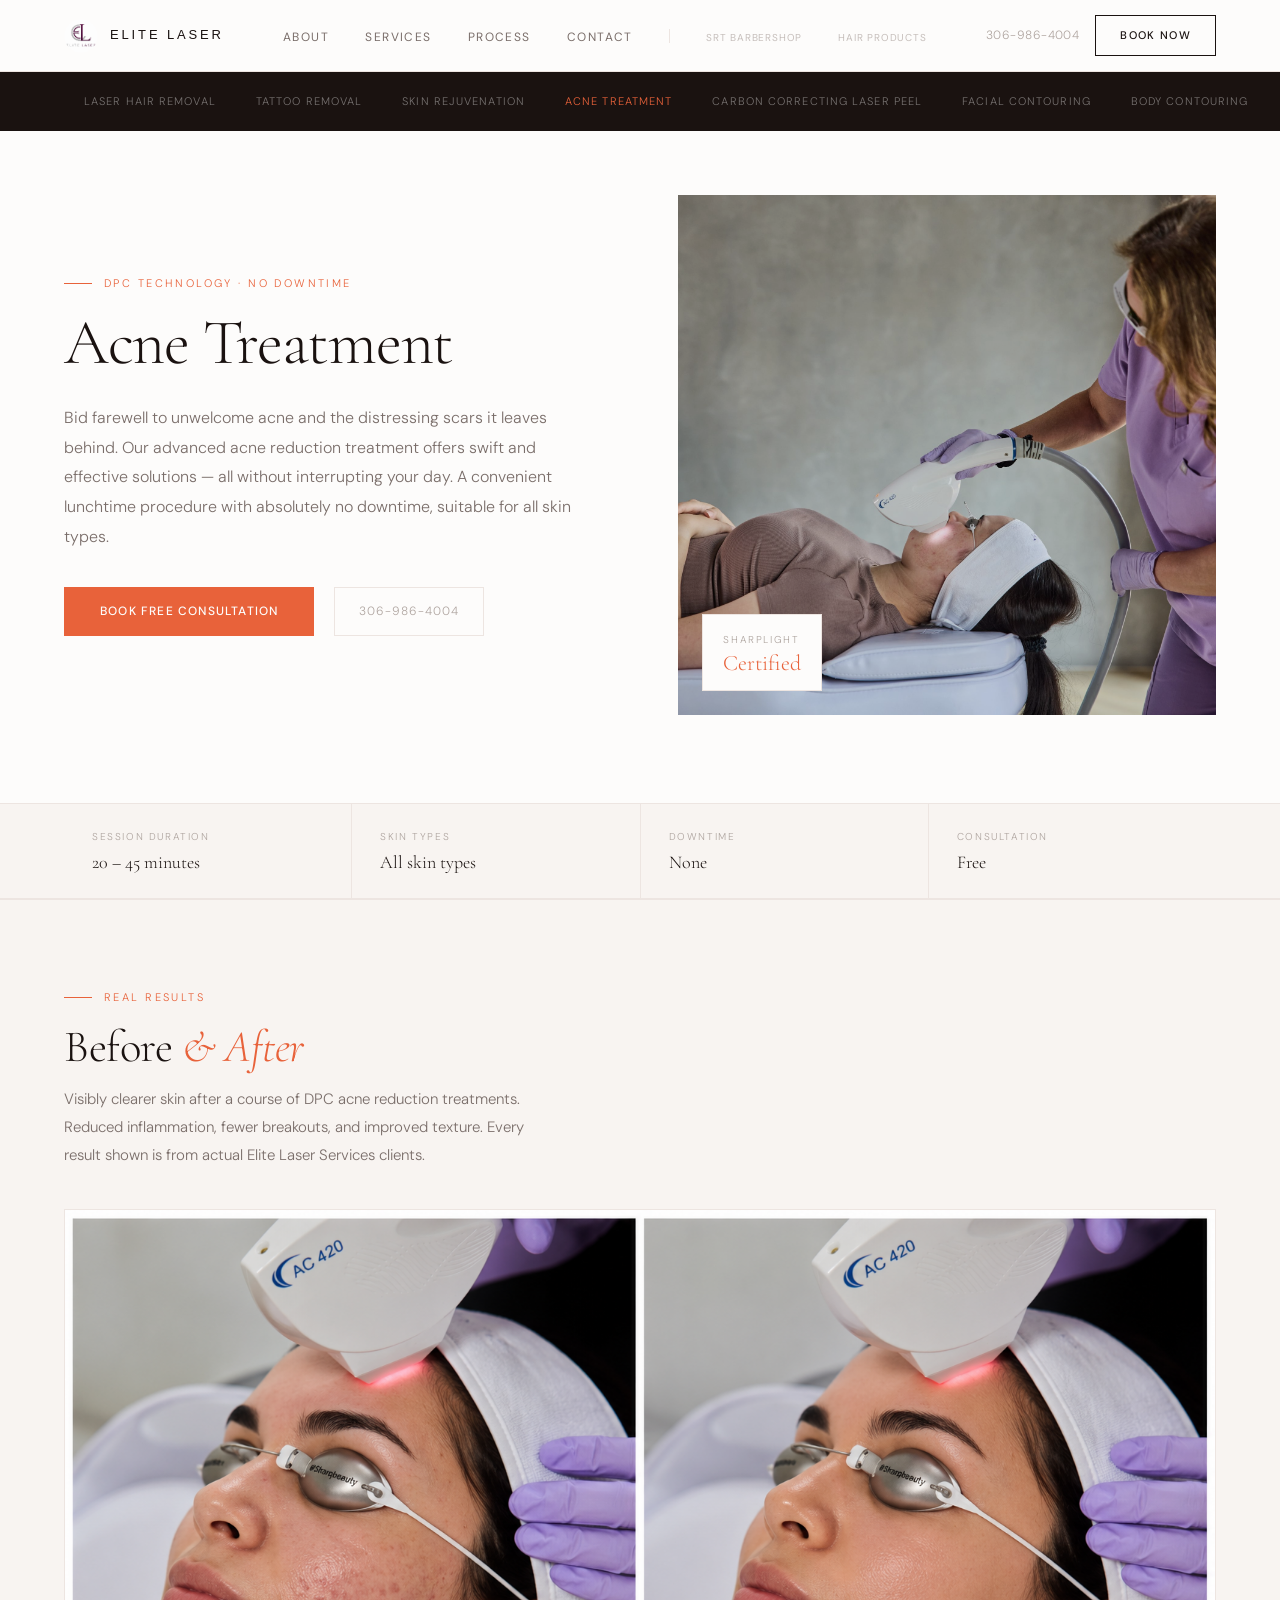
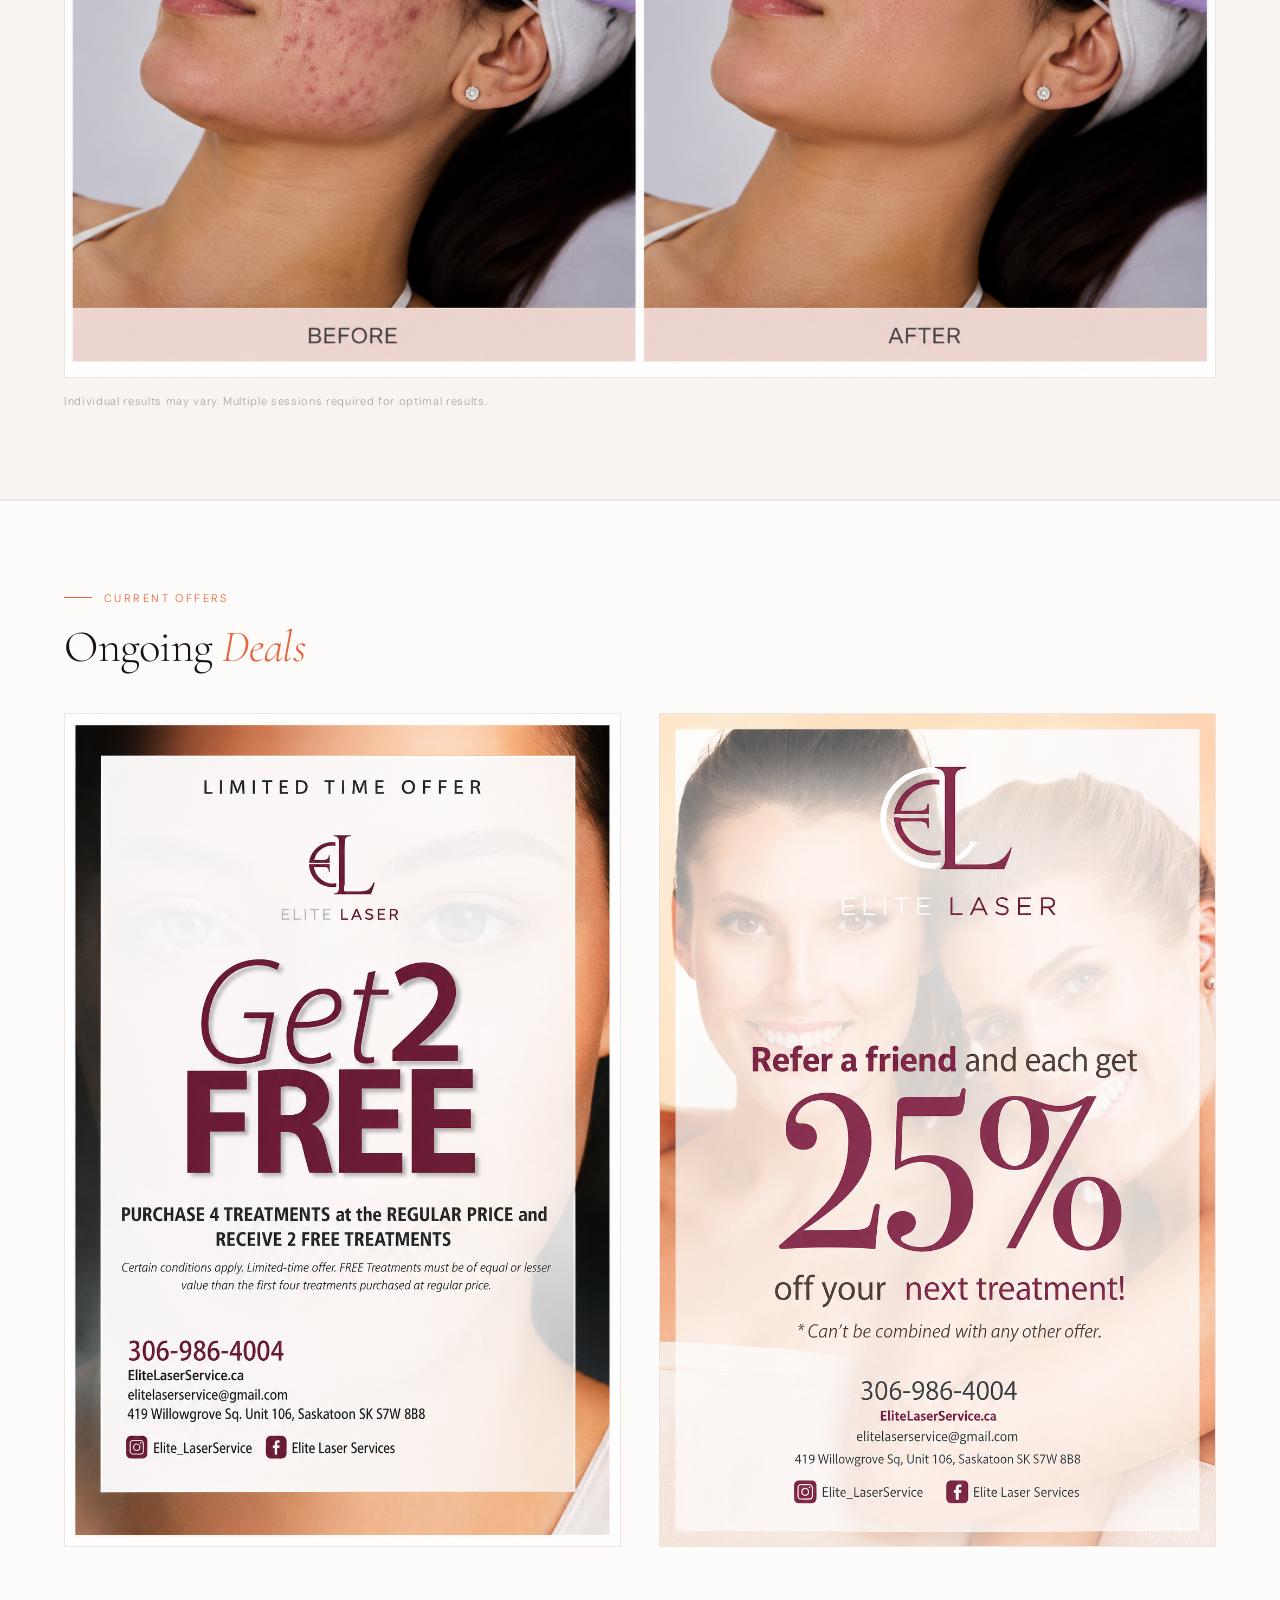
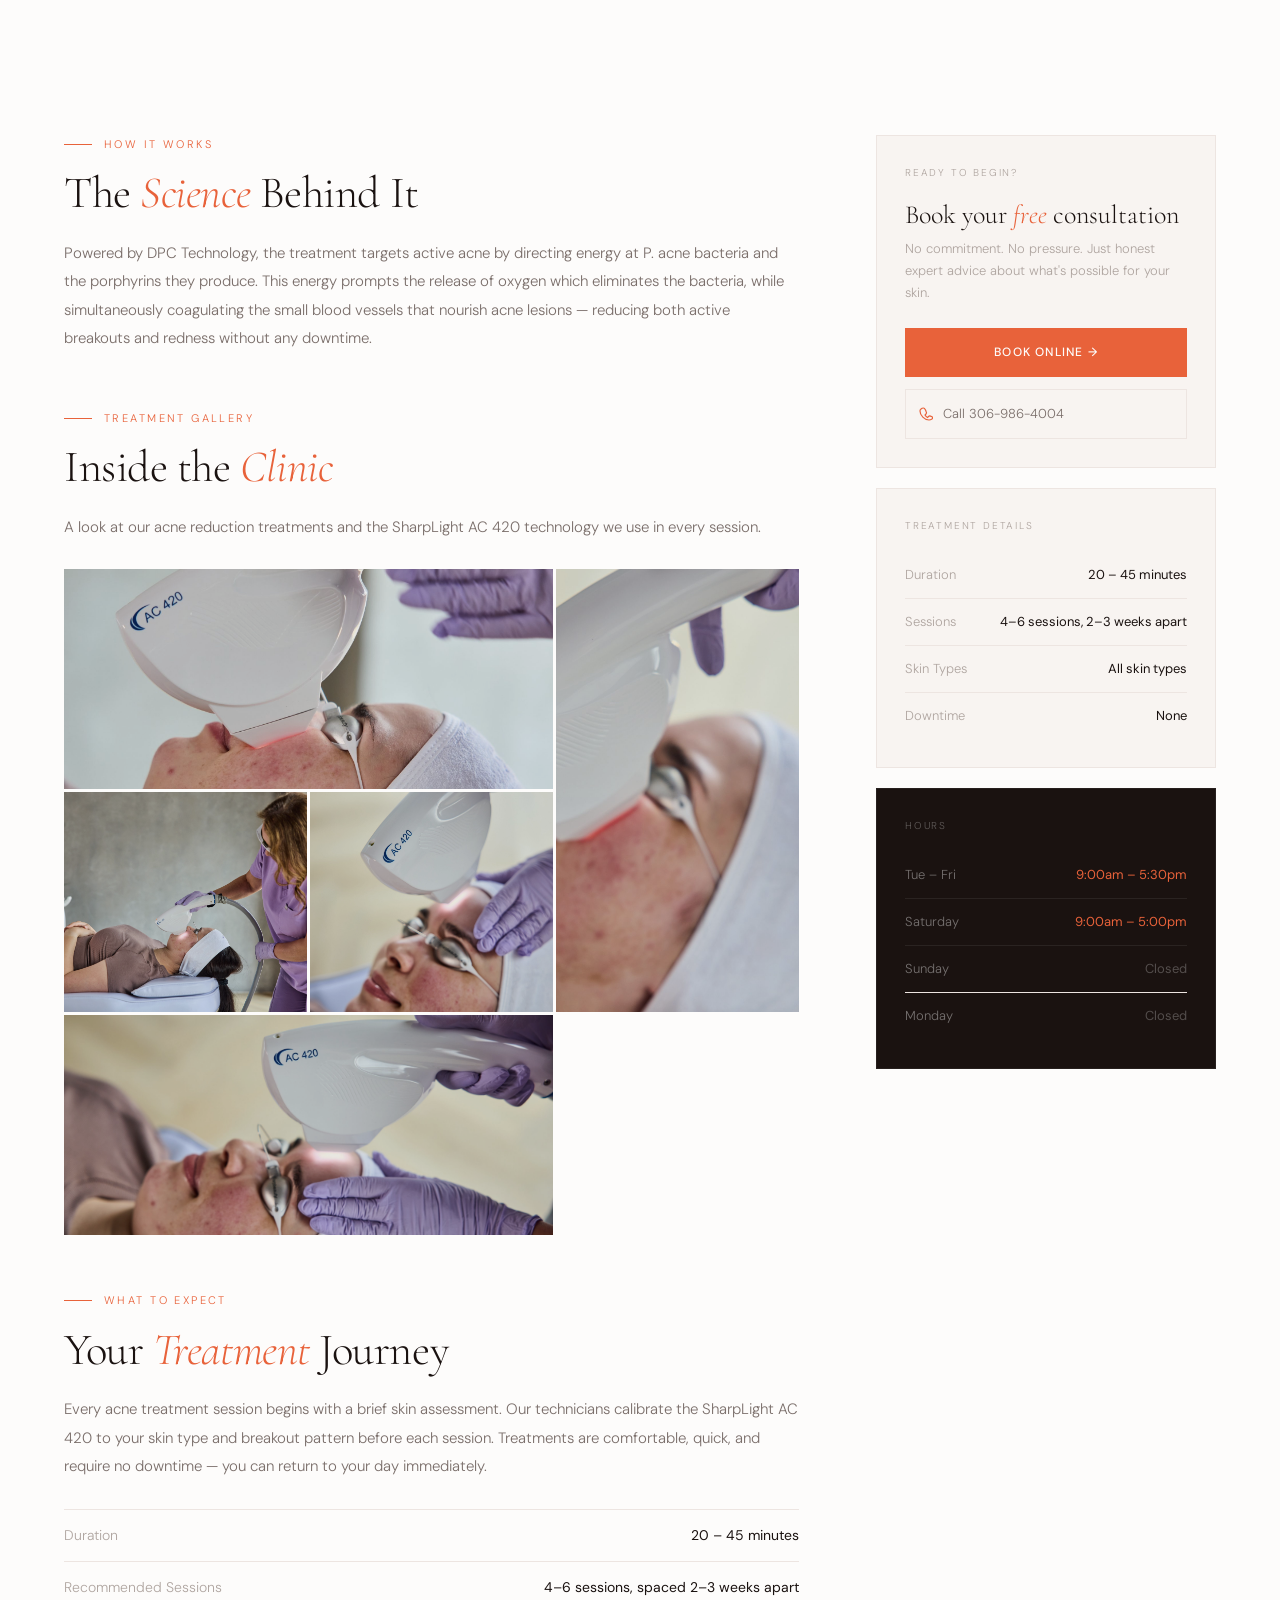
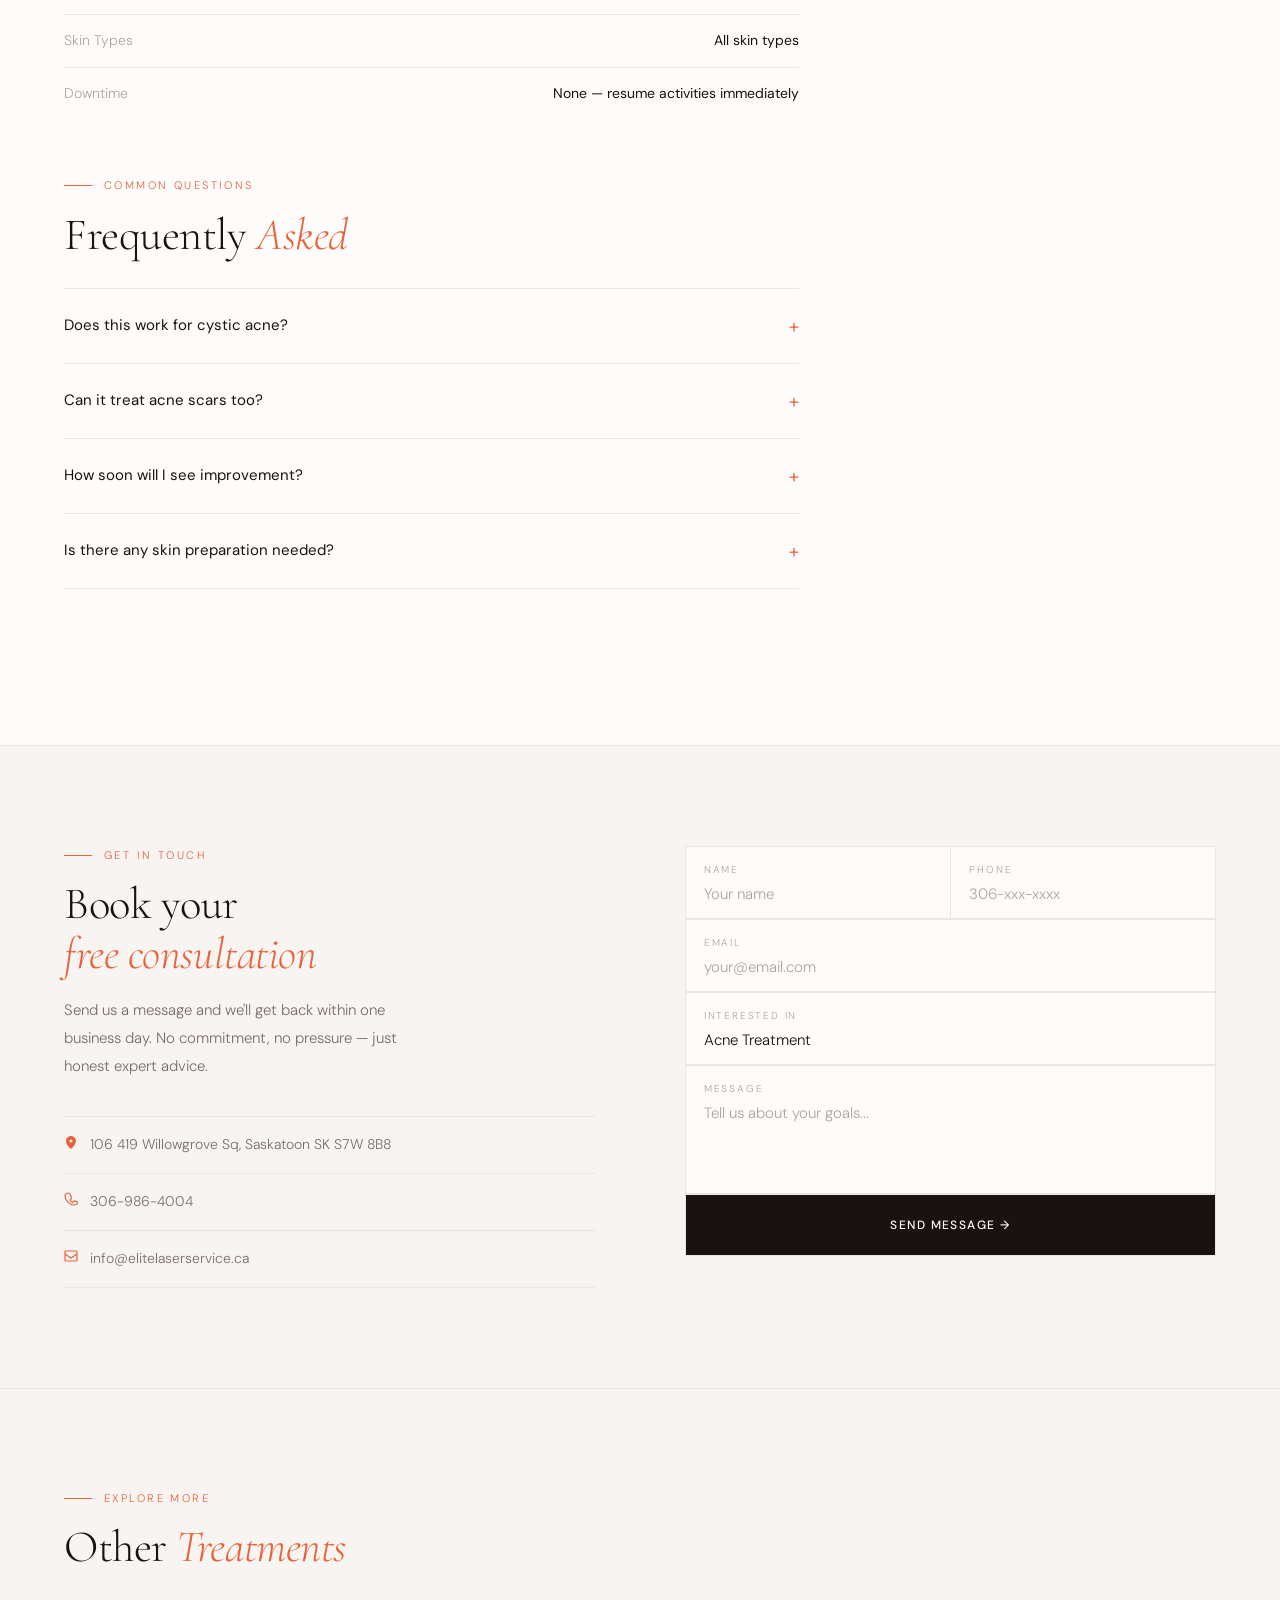
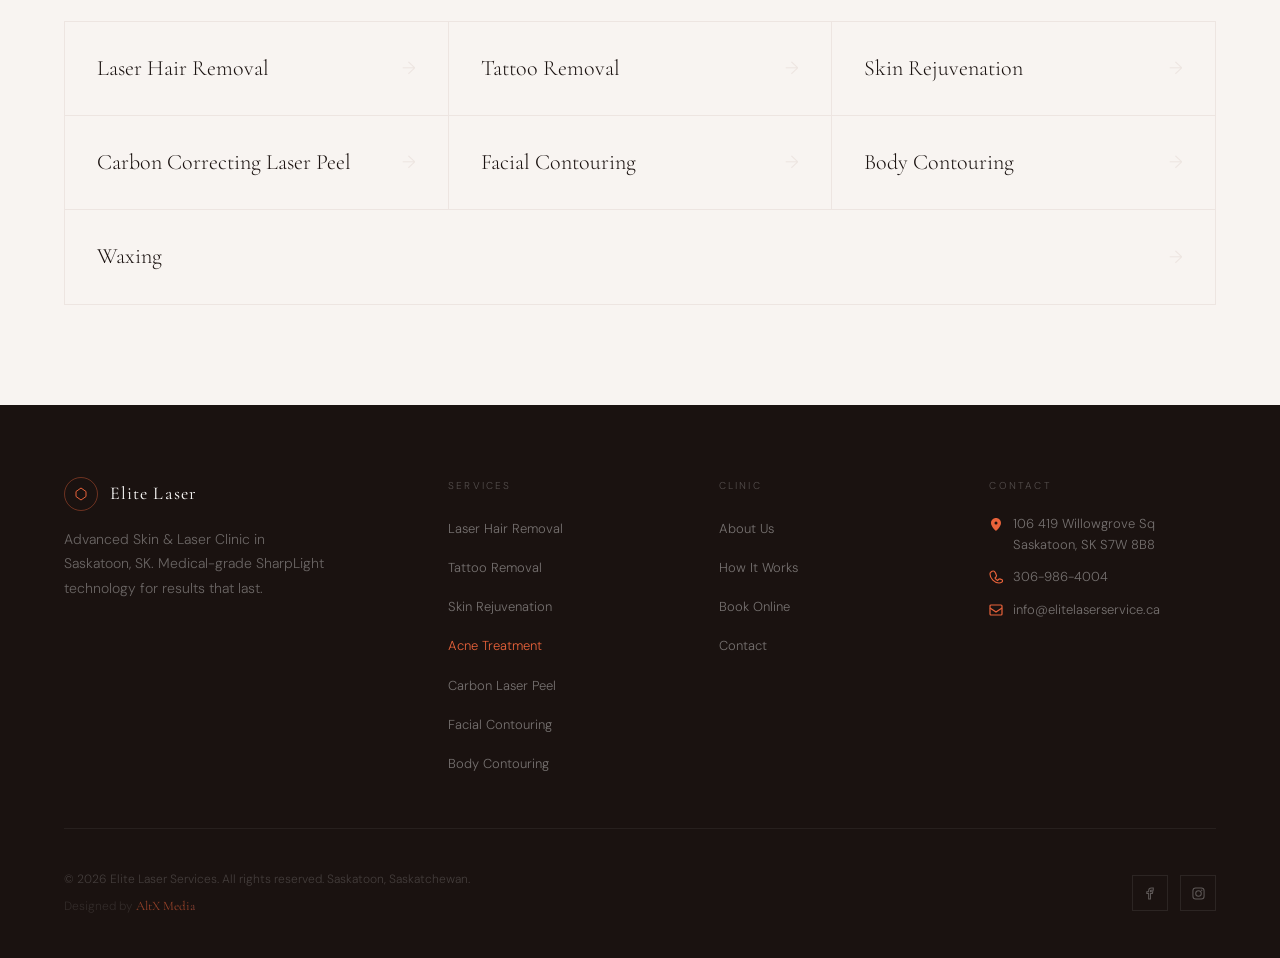
==== commit 4cee3cde: "commit" ====
--- a/services/acne-treatment/index.html
+++ b/services/acne-treatment/index.html
@@ -28,7 +28,7 @@
 <link rel="dns-prefetch" href="https://fonts.googleapis.com"/>
 <link rel="preconnect" href="https://fonts.googleapis.com"/>
 <link rel="preconnect" href="https://fonts.gstatic.com" crossorigin/>
-<link href="https://fonts.googleapis.com/css2?family=Cormorant+Garamond:ital,wght@0,300;0,400;0,600;1,300;1,400;1,600&family=DM+Sans:opsz,wght@9..40,300;9..40,400;9..40,500&display=swap" rel="stylesheet"/>
+<link href="https://fonts.googleapis.com/css2?family=Cormorant+Garamond:ital,wght@0,300;0,400;0,600;1,300;1,400;1,600&family=DM+Sans:opsz,wght@9..40,300;9..40,400;9..40,500&family=Montserrat:wght@300;400&display=swap" rel="stylesheet"/>
 <style>
 *,*::before,*::after{box-sizing:border-box;margin:0;padding:0}
 :root{
@@ -65,7 +65,7 @@
 .logo-mark{width:34px;height:34px;border:1px solid var(--fire);border-radius:50%;display:flex;align-items:center;justify-content:center;transition:background .25s;flex-shrink:0;animation:logopulse 3s ease-in-out infinite}
 .logo-mark:hover{background:var(--fire-l)}
 
-.logo-text{font-family:var(--fd);font-size:18px;font-weight:400;letter-spacing:.06em;color:var(--ink)}
+.logo-text{font-family:'Montserrat',sans-serif;font-size:13px;font-weight:300;letter-spacing:.22em;text-transform:uppercase;color:var(--ink)}
 .nl{display:flex;gap:36px;list-style:none;align-items:center}
 .nl a{font-size:12px;font-weight:400;letter-spacing:.12em;text-transform:uppercase;color:var(--mid);transition:color .2s;position:relative}
 .nl a::after{content:'';position:absolute;bottom:-3px;left:0;width:0;height:1px;background:var(--fire);transition:width .3s var(--ease)}
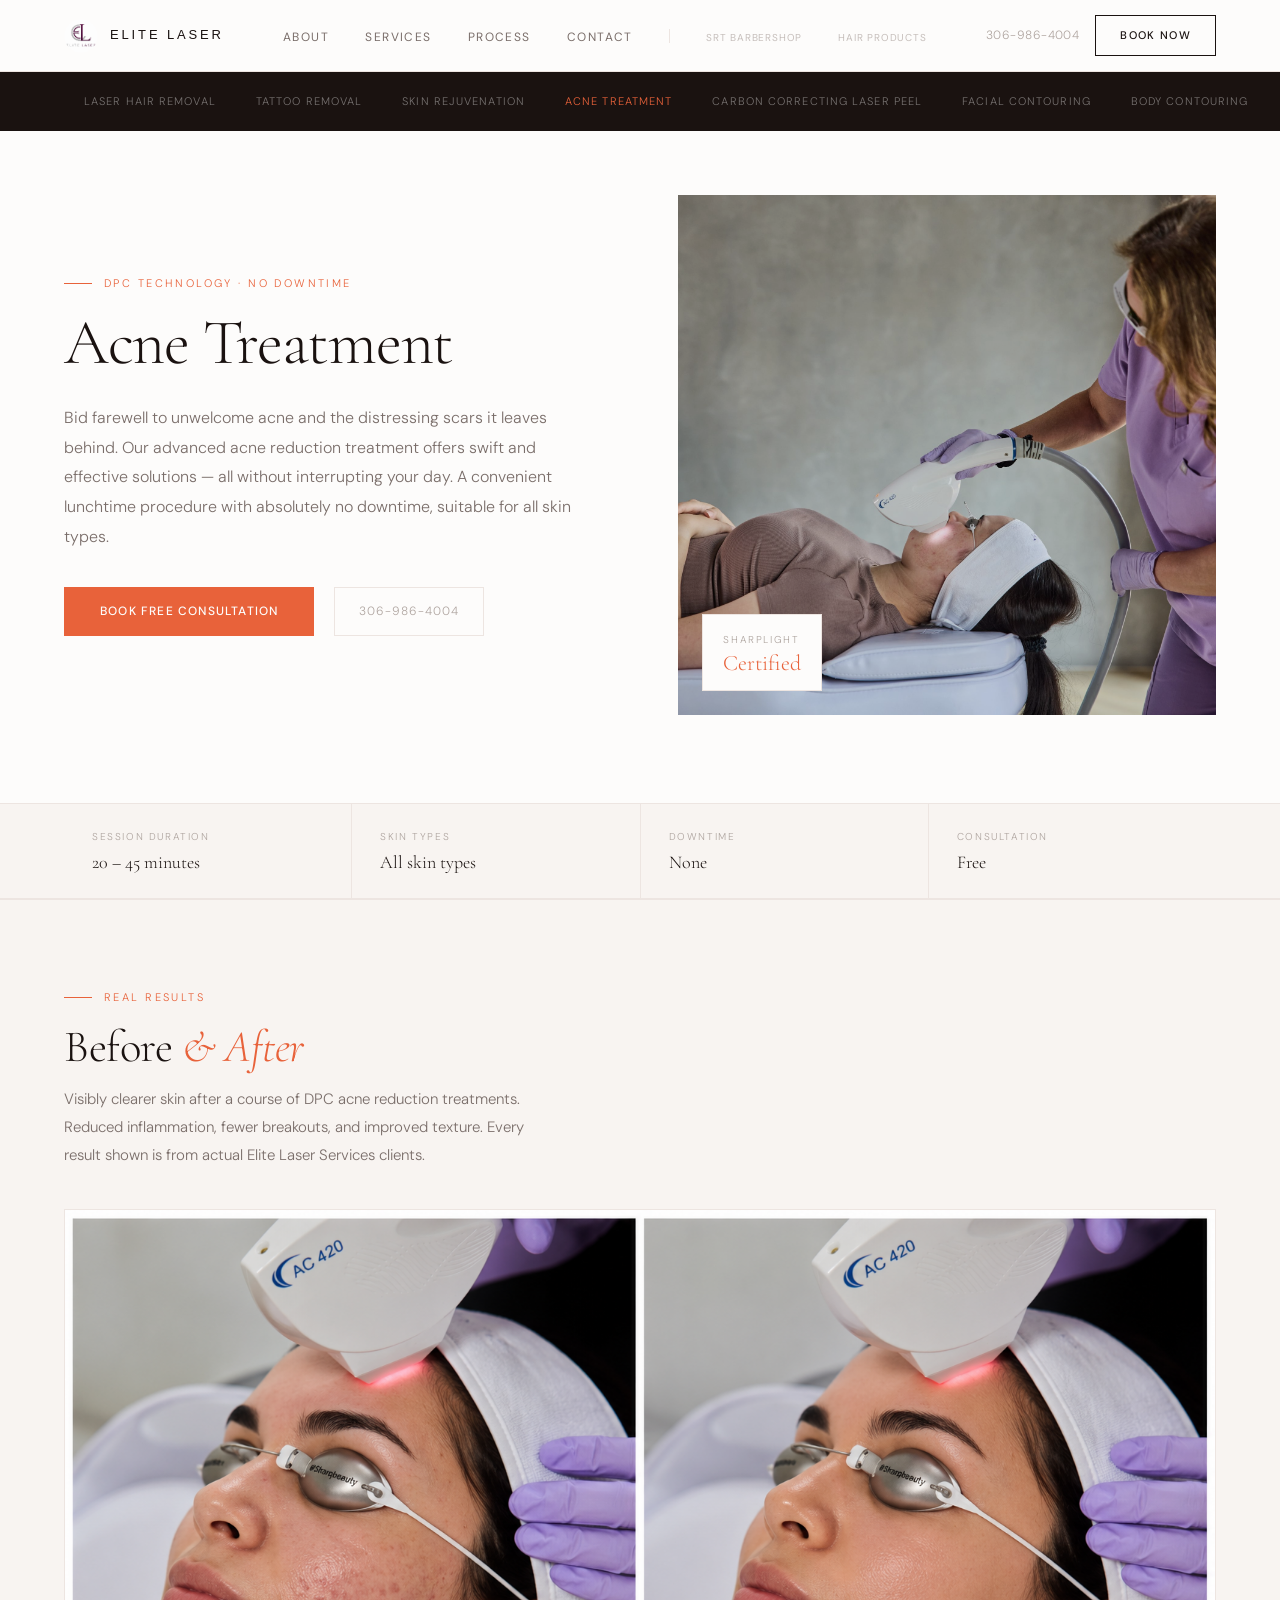
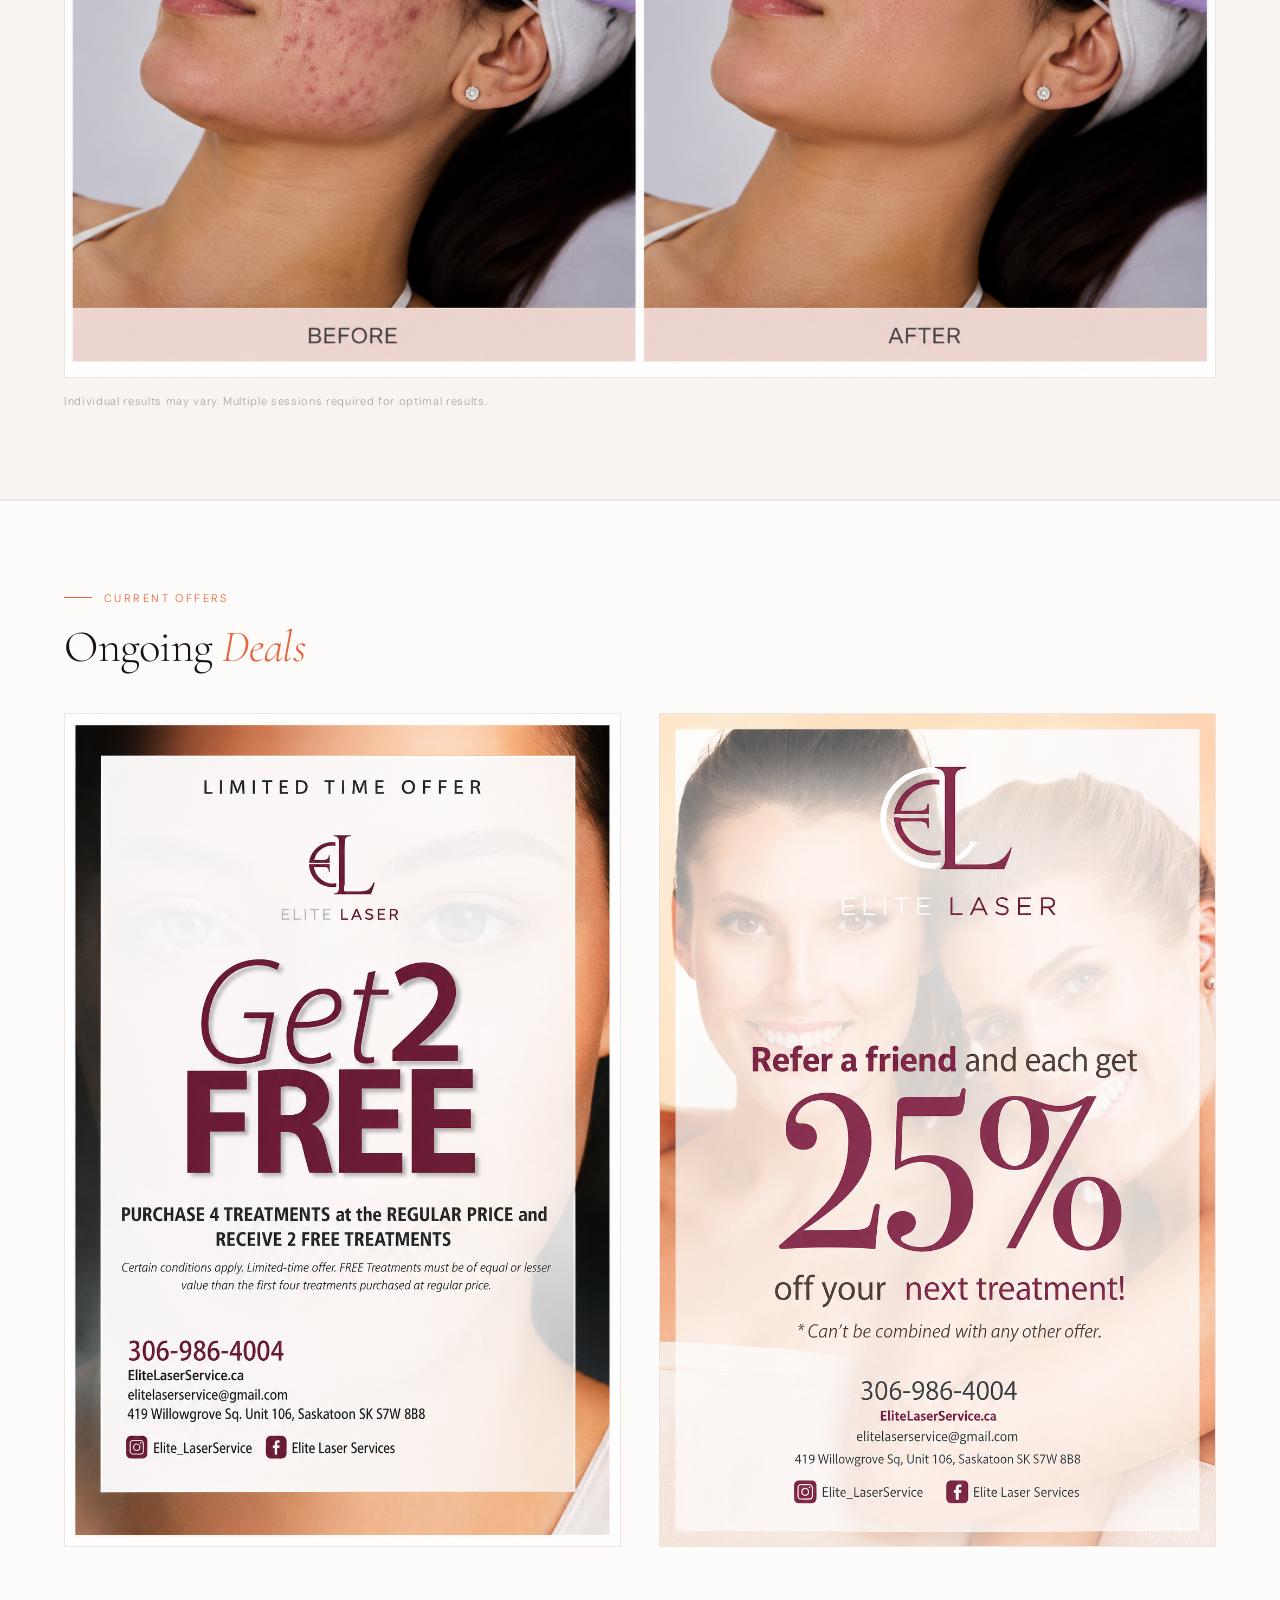
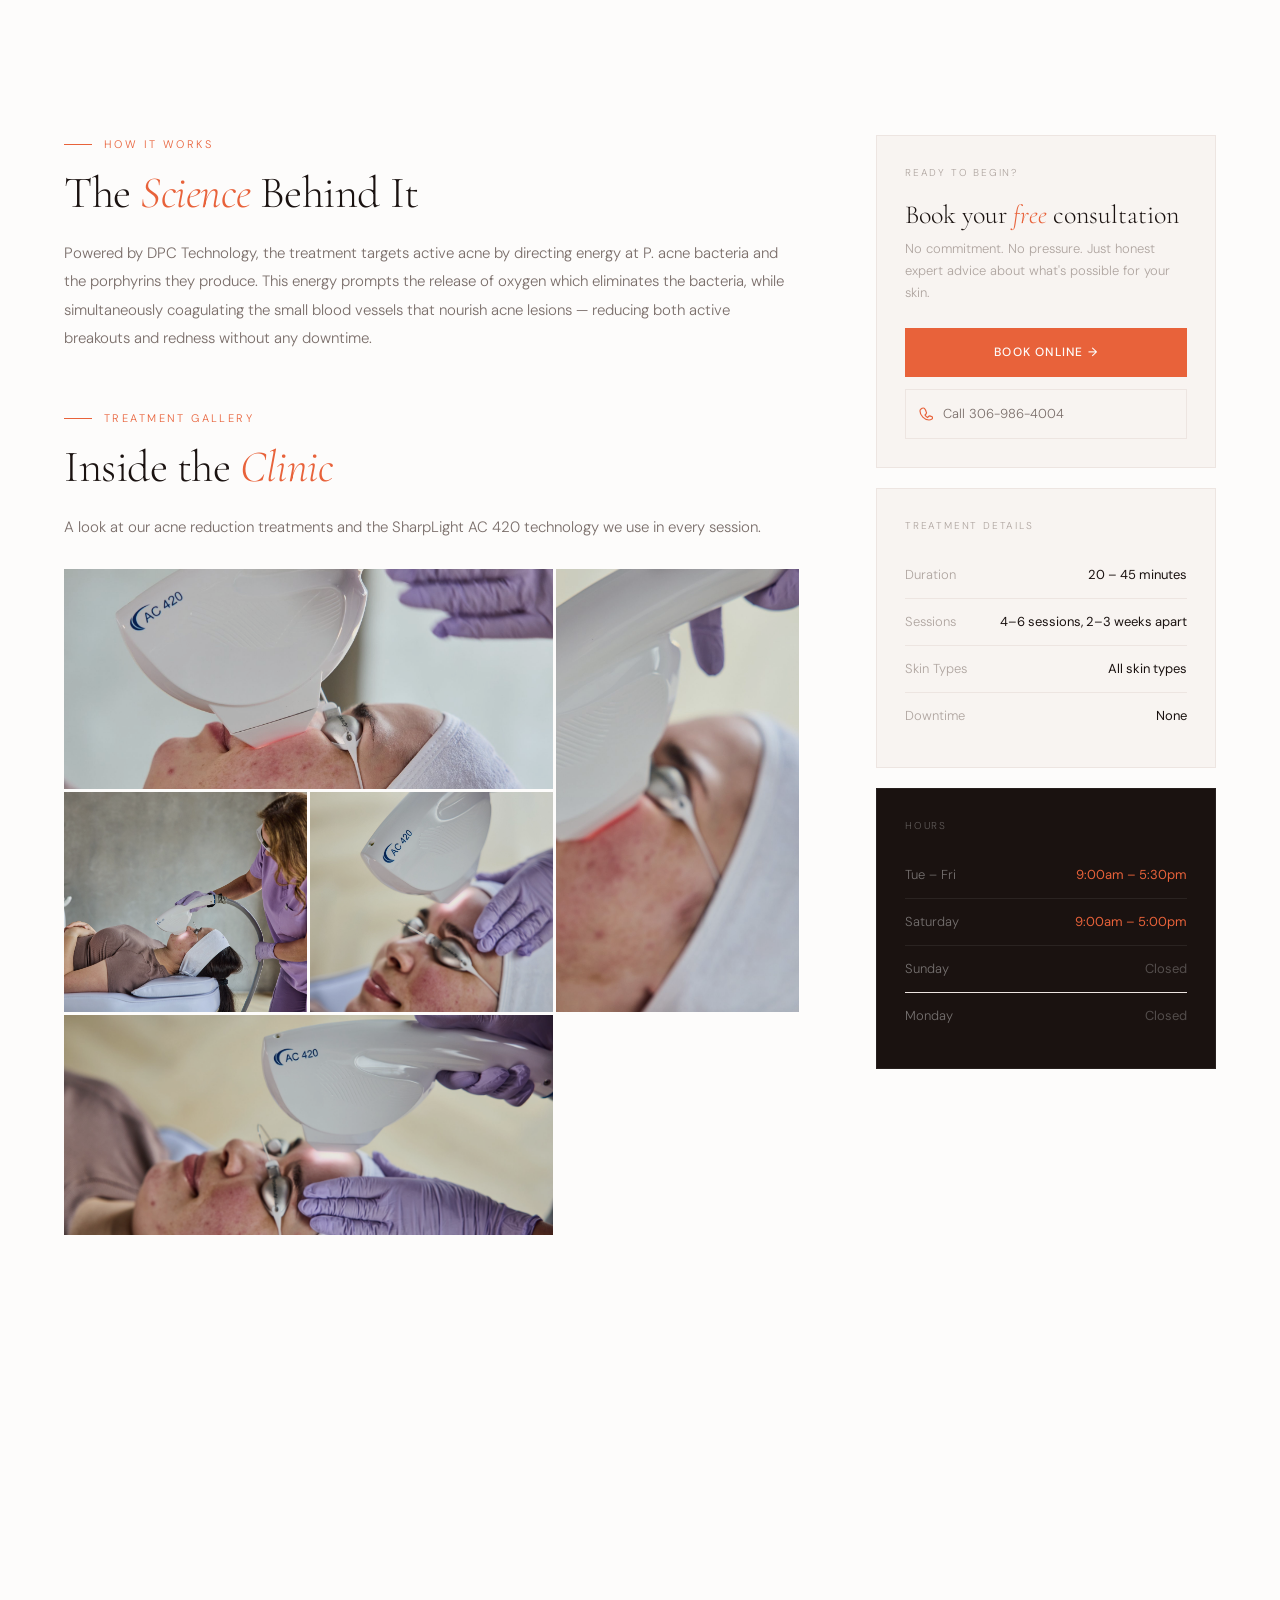
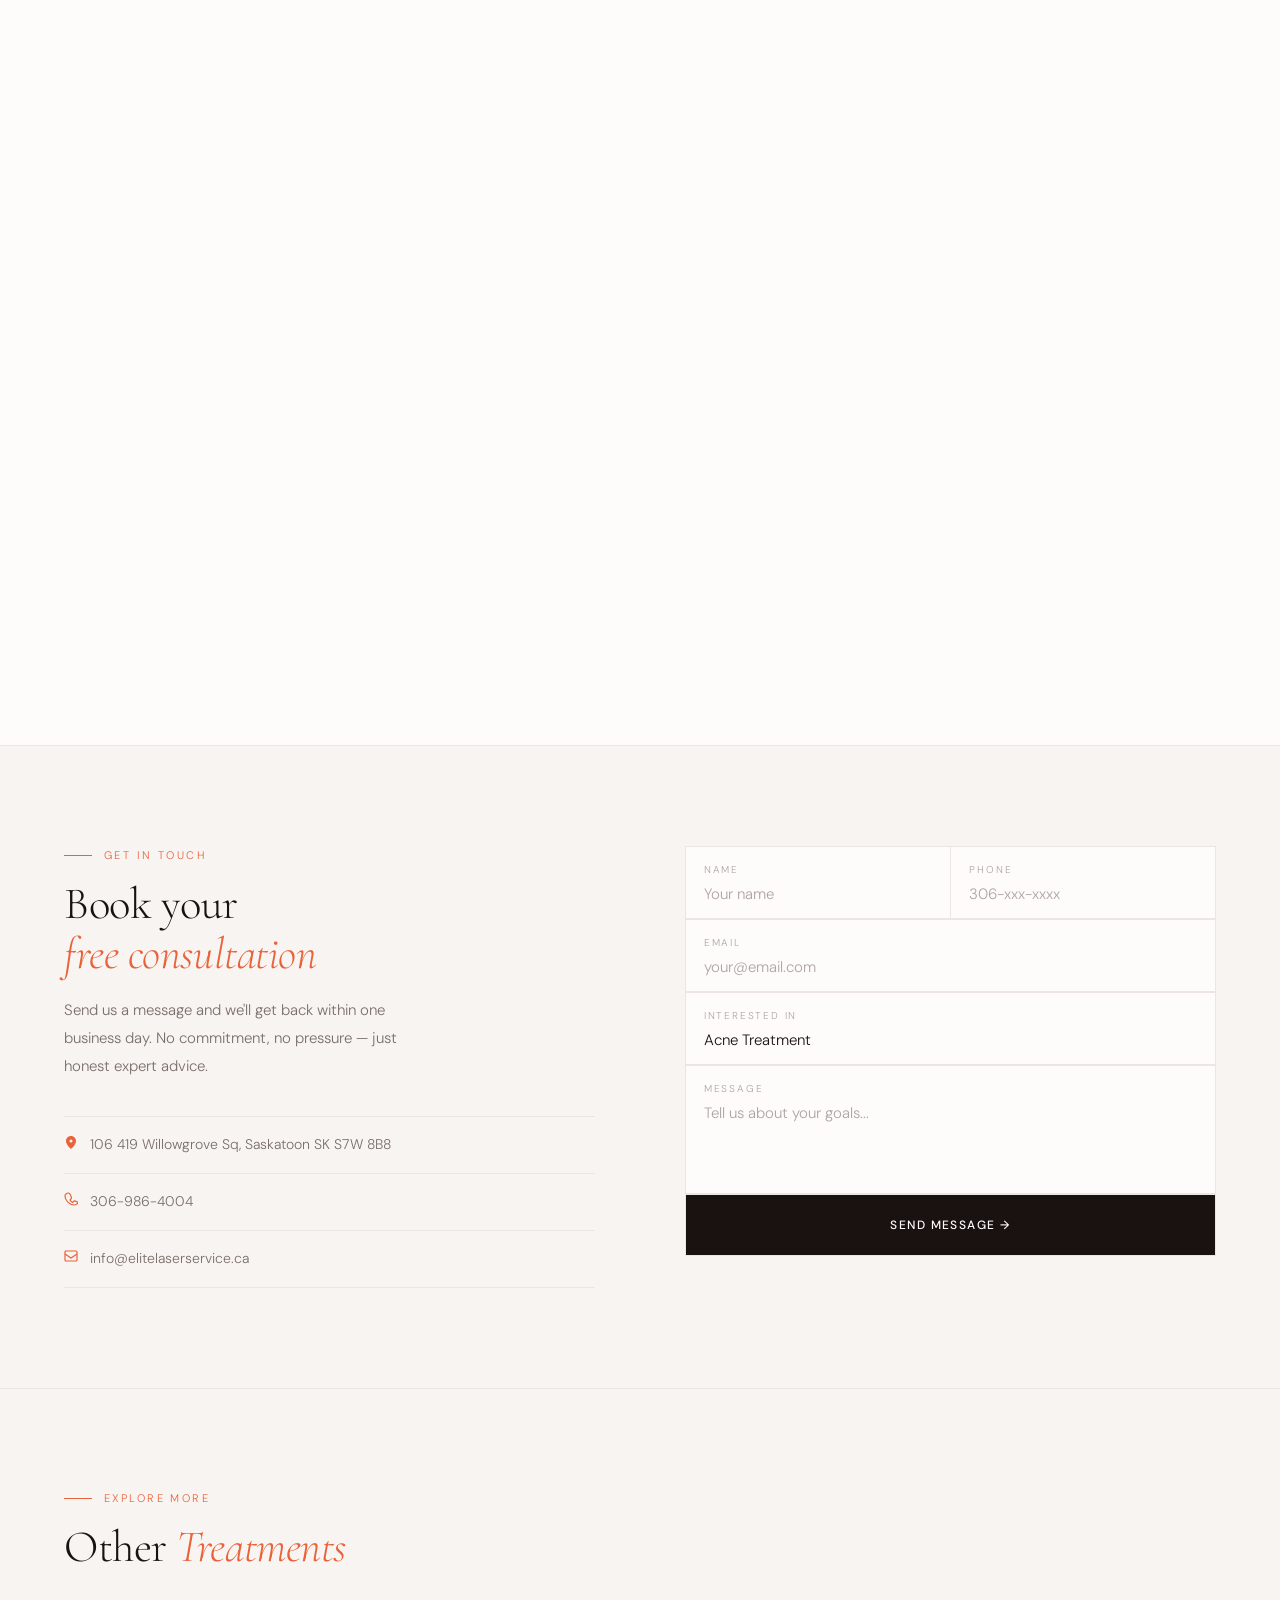
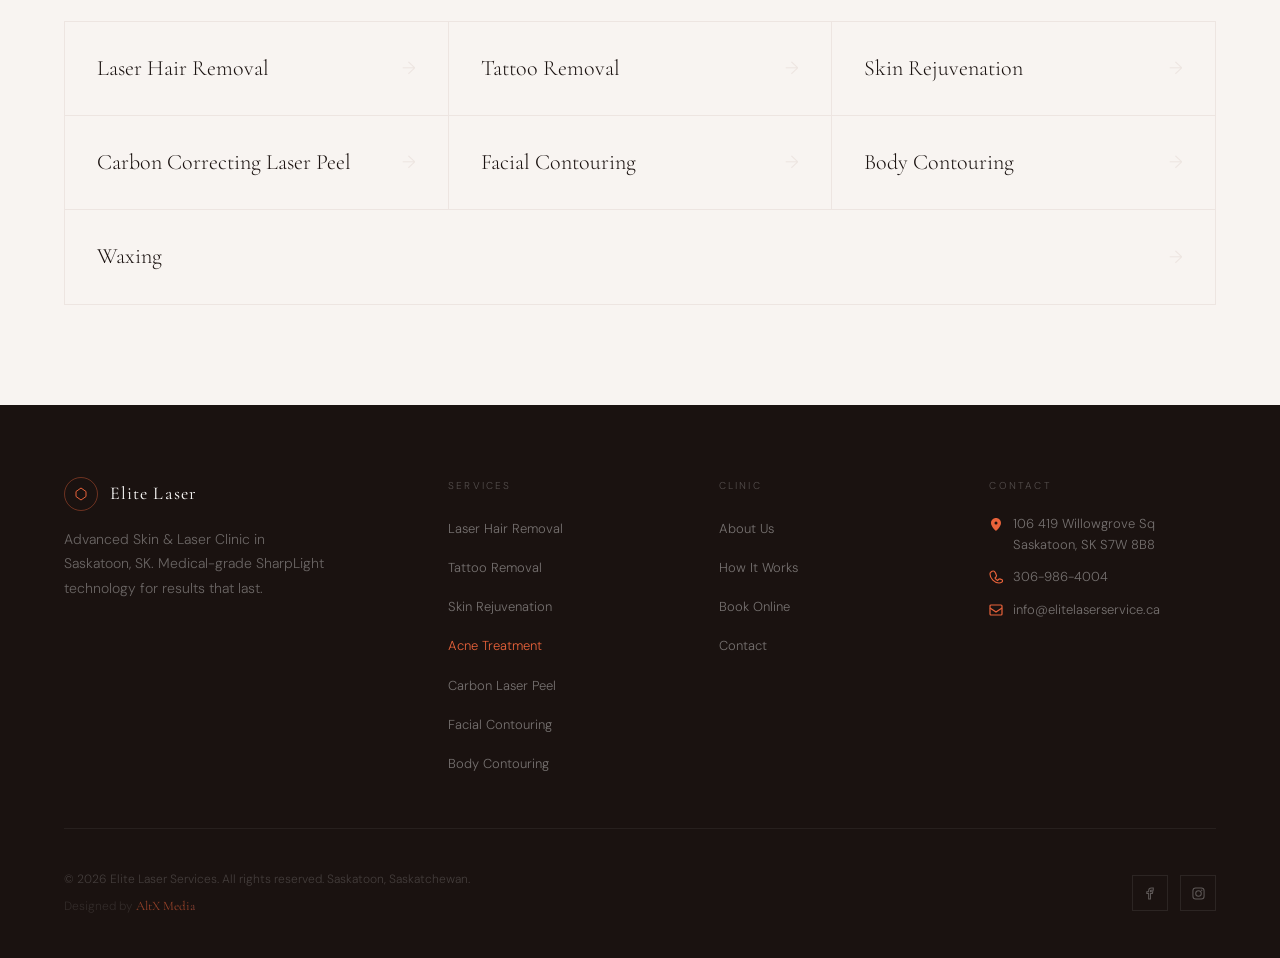
==== commit f8ce654a: "Make address a clickable Get Directions maps link" ====
--- a/services/acne-treatment/index.html
+++ b/services/acne-treatment/index.html
@@ -1,6 +1,15 @@
 <!DOCTYPE html>
 <html lang="en-CA">
 <head>
+<!-- Google tag (gtag.js) -->
+<script async src="https://www.googletagmanager.com/gtag/js?id=AW-18193457087"></script>
+<script>
+  window.dataLayer = window.dataLayer || [];
+  function gtag(){dataLayer.push(arguments);}
+  gtag('js', new Date());
+  gtag('config', 'AW-18193457087');
+</script>
+
 <meta charset="UTF-8"/>
 <meta name="viewport" content="width=device-width,initial-scale=1.0"/>
 <meta http-equiv="X-UA-Compatible" content="IE=edge"/>
@@ -552,7 +561,7 @@
       <h2 class="contact-info-h rv d1">Book your<br/><em>free consultation</em></h2>
       <p class="contact-info-sub rv d2">Send us a message and we'll get back within one business day. No commitment, no pressure — just honest expert advice.</p>
       <div class="contact-details rv d3">
-        <div class="cdet"><svg width="14" height="14" viewBox="0 0 14 14" fill="none"><path d="M7 1C4.24 1 2 3.24 2 6c0 3.75 5 8 5 8s5-4.25 5-8c0-2.76-2.24-5-5-5zm0 6.5a1.5 1.5 0 110-3 1.5 1.5 0 010 3z" fill="currentColor"/></svg><span>106 419 Willowgrove Sq, Saskatoon SK S7W 8B8</span></div>
+        <div class="cdet"><svg width="14" height="14" viewBox="0 0 14 14" fill="none"><path d="M7 1C4.24 1 2 3.24 2 6c0 3.75 5 8 5 8s5-4.25 5-8c0-2.76-2.24-5-5-5zm0 6.5a1.5 1.5 0 110-3 1.5 1.5 0 010 3z" fill="currentColor"/></svg><a href="https://www.google.com/maps/dir/?api=1&destination=Elite+Laser+Services%2C+106+419+Willowgrove+Square%2C+Saskatoon%2C+SK+S7W+8B8" target="_blank" rel="noopener" style="color:inherit;text-decoration:none"><span>106 419 Willowgrove Sq, Saskatoon SK S7W 8B8</span></a></div>
         <div class="cdet"><svg width="14" height="14" viewBox="0 0 14 14" fill="none"><path d="M2 2C2 2 3 1 4.5 1 5.5 1 6 2 6.5 3L7.3 5C7.6 5.7 7.4 6.5 7 7L6 8C6.5 9 7.5 10 8.5 10.5L9.5 9.5C10 9 10.8 8.8 11.5 9.1L13 9.8C14 10.3 13.5 12 13 12 13 12 11.5 13 10 13 5.5 13 1 8.5 1 4 1 2.5 2 2 2 2Z" stroke="currentColor" stroke-width="1.2" fill="none"/></svg><a href="tel:3069864004">306-986-4004</a></div>
         <div class="cdet"><svg width="14" height="14" viewBox="0 0 14 14" fill="none"><rect x="1" y="2" width="12" height="10" rx="1" stroke="currentColor" stroke-width="1.2"/><path d="M1 5l6 4 6-4" stroke="currentColor" stroke-width="1.2"/></svg><a href="mailto:info@elitelaserservice.ca">info@elitelaserservice.ca</a></div>
       </div>
@@ -658,7 +667,7 @@
       </div>
       <div>
         <p class="foot-col-h">Contact</p>
-        <div class="foot-ci"><svg width="14" height="14" viewBox="0 0 14 14" fill="none"><path d="M7 1C4.24 1 2 3.24 2 6c0 3.75 5 8 5 8s5-4.25 5-8c0-2.76-2.24-5-5-5zm0 6.5a1.5 1.5 0 110-3 1.5 1.5 0 010 3z" fill="currentColor"/></svg><span>106 419 Willowgrove Sq<br/>Saskatoon, SK S7W 8B8</span></div>
+        <div class="foot-ci"><svg width="14" height="14" viewBox="0 0 14 14" fill="none"><path d="M7 1C4.24 1 2 3.24 2 6c0 3.75 5 8 5 8s5-4.25 5-8c0-2.76-2.24-5-5-5zm0 6.5a1.5 1.5 0 110-3 1.5 1.5 0 010 3z" fill="currentColor"/></svg><a href="https://www.google.com/maps/dir/?api=1&destination=Elite+Laser+Services%2C+106+419+Willowgrove+Square%2C+Saskatoon%2C+SK+S7W+8B8" target="_blank" rel="noopener" style="color:inherit;text-decoration:none"><span>106 419 Willowgrove Sq<br/>Saskatoon, SK S7W 8B8</span></a></div>
         <div class="foot-ci"><svg width="14" height="14" viewBox="0 0 14 14" fill="none"><path d="M2 2C2 2 3 1 4.5 1 5.5 1 6 2 6.5 3L7.3 5C7.6 5.7 7.4 6.5 7 7L6 8C6.5 9 7.5 10 8.5 10.5L9.5 9.5C10 9 10.8 8.8 11.5 9.1L13 9.8C14 10.3 13.5 12 13 12 13 12 11.5 13 10 13 5.5 13 1 8.5 1 4 1 2.5 2 2 2 2Z" stroke="currentColor" stroke-width="1.2" fill="none"/></svg><a href="tel:3069864004">306-986-4004</a></div>
         <div class="foot-ci"><svg width="14" height="14" viewBox="0 0 14 14" fill="none"><rect x="1" y="2" width="12" height="10" rx="1" stroke="currentColor" stroke-width="1.2"/><path d="M1 5l6 4 6-4" stroke="currentColor" stroke-width="1.2"/></svg><a href="mailto:info@elitelaserservice.ca">info@elitelaserservice.ca</a></div>
       </div>
@@ -902,5 +911,28 @@
 
 })();
 </script>
+<!-- Google Ads click-conversion tracking -->
+<script>
+(function(){
+  // Paste the label from each Google Ads conversion action below.
+  // Format: 'AW-18193457087/xxxxxxxxxxxxxxxxxx'
+  var CONV = {
+    call:       'AW-18193457087/lsuvCMiG7r0cEL-_qOND',  // Phone Calls
+    book:       'AW-18193457087/6GKDCPugqbYcEL-_qOND',  // Book Now (Squire click)
+    directions: 'AW-18193457087/3un9CJX5g74cEL-_qOND'   // Get Directions
+  };
+  function fire(sendTo){
+    if(!sendTo || typeof gtag !== 'function') return;
+    gtag('event','conversion',{send_to:sendTo});
+  }
+  document.addEventListener('click', function(e){
+    var el = e.target.closest('a,button'); if(!el) return;
+    var href = el.getAttribute('href') || '';
+    if(href.indexOf('tel:') === 0) fire(CONV.call);
+    else if(href.indexOf('getsquire.com') > -1) fire(CONV.book);
+    else if(href.indexOf('google.com/maps') > -1 || href.indexOf('maps.app.goo') > -1) fire(CONV.directions);
+  }, true);
+})();
+</script>
 </body>
 </html>
